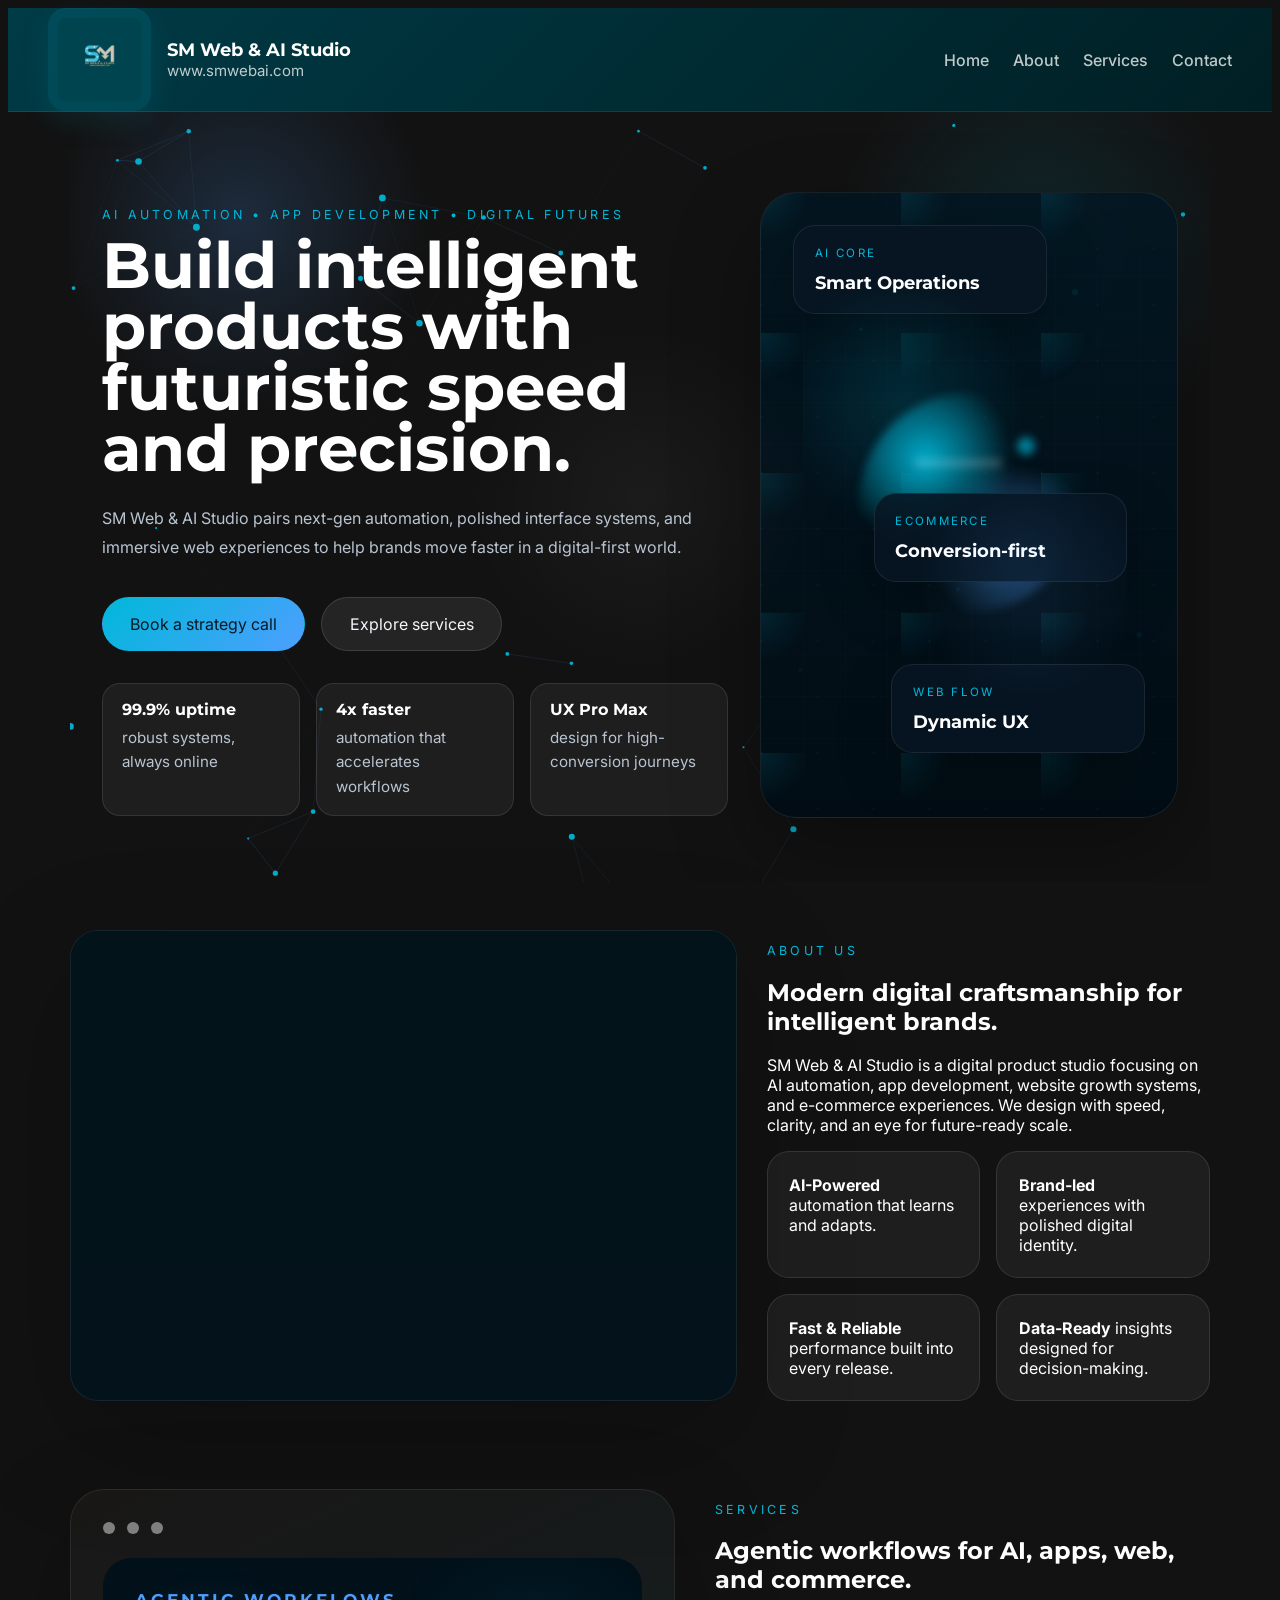
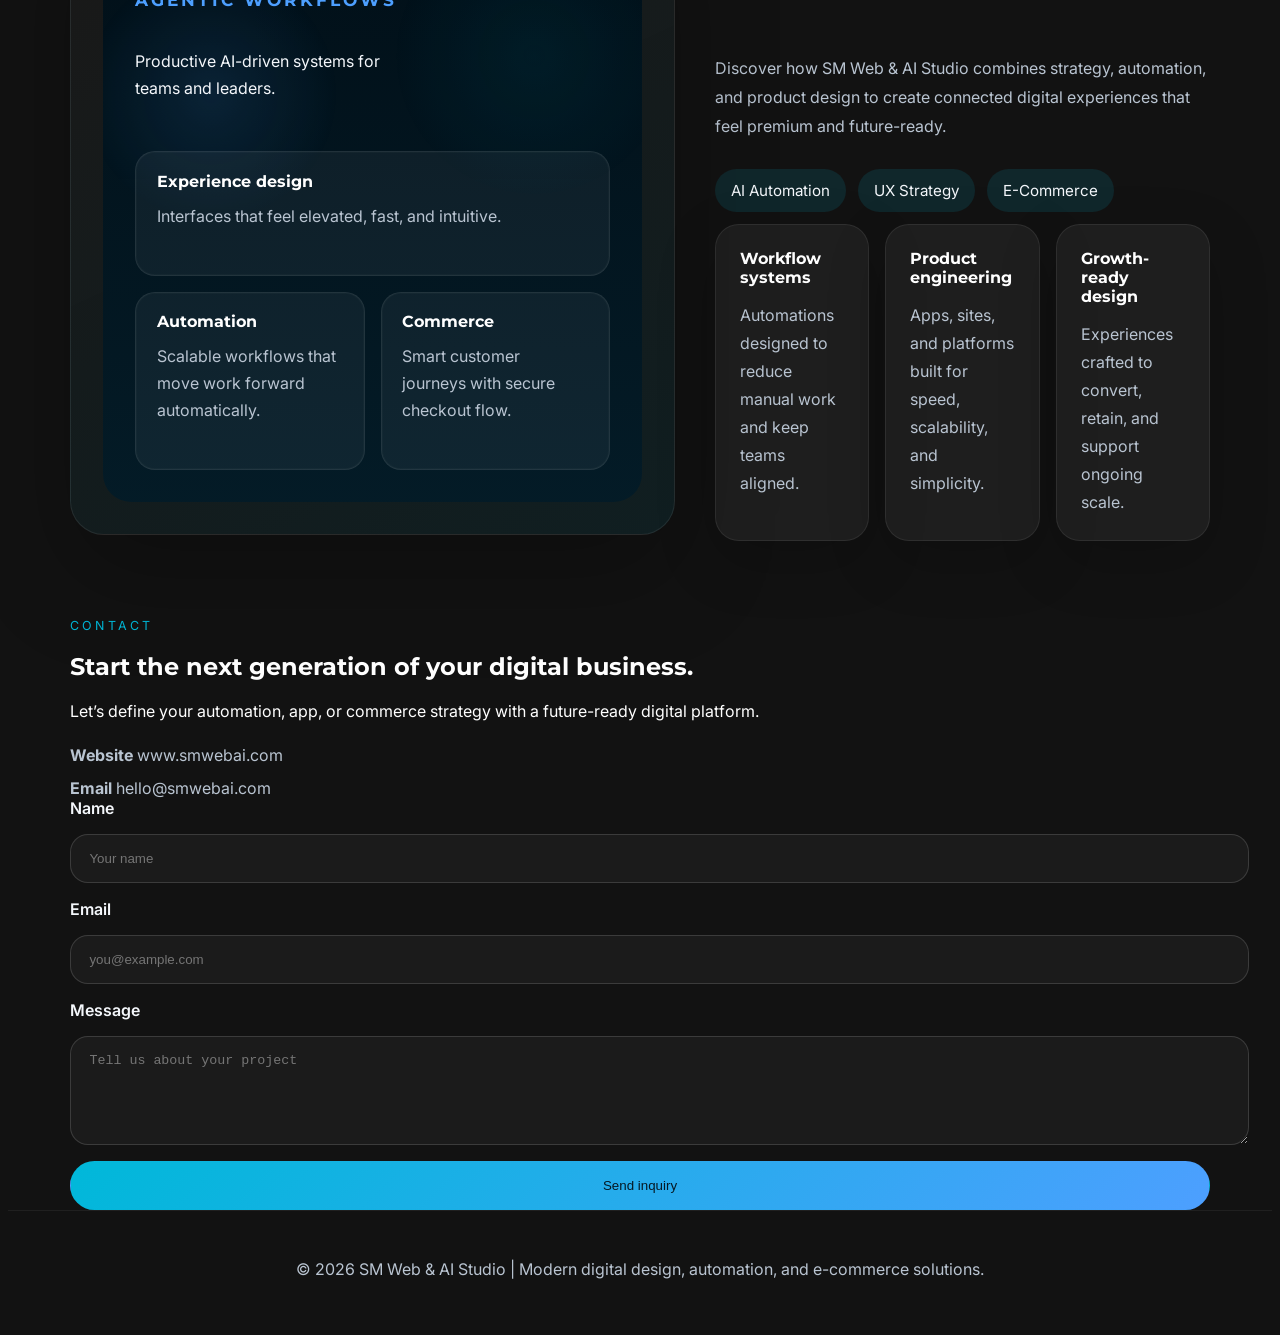
==== index.html @ dde86d22 "Initial SM Web & AI Studio site" ====
<!DOCTYPE html>
<html lang="en">
<head>
  <meta charset="UTF-8">
  <meta name="viewport" content="width=device-width, initial-scale=1.0">
  <meta name="description" content="SM Web & AI Studio delivers AI automation, app development, web design, digital solutions, and e-commerce services with modern, responsive experiences.">
  <title>SM Web & AI Studio</title>
  <link rel="preconnect" href="https://fonts.googleapis.com">
  <link rel="preconnect" href="https://fonts.gstatic.com" crossorigin>
  <link href="https://fonts.googleapis.com/css2?family=Inter:wght@400;500;600;700&family=Montserrat:wght@600;700;800&display=swap" rel="stylesheet">
  <link rel="stylesheet" href="styles.css">
  <script defer src="script.js"></script>
</head>
<body>
  <div class="page-shell">
    <header class="site-header">
      <div class="brand">
        <div class="logo-wrap">
          <img id="brandLogo" class="brand-logo brand-logo--large" src="assets/logo.png" alt="SM Web & AI Studio logo" onerror="this.src='file:///C:/MK-Personal/MK-SOFTeng/SM-webandai/SMWEBAI-logo2/2.png';">
        </div>
        <div>
          <p class="brand-name">SM Web & AI Studio</p>
          <span class="brand-subtitle">www.smwebai.com</span>
        </div>
      </div>
      <button class="nav-toggle" aria-controls="site-navigation" aria-expanded="false">
        <span class="sr-only">Toggle navigation</span>
        <span></span>
        <span></span>
        <span></span>
      </button>
      <nav id="site-navigation" class="site-navigation" aria-label="Primary navigation">
        <ul class="nav-list">
          <li><a href="#home">Home</a></li>
          <li><a href="#about">About</a></li>
          <li><a href="#services">Services</a></li>
          <li><a href="#contact">Contact</a></li>
        </ul>
      </nav>
    </header>

    <main>
      <div class="content">
      <section class="hero" id="home">
        <div class="hero-copy">
          <p class="eyebrow">AI Automation • App Development • Digital Futures</p>
          <h1>Build intelligent products with futuristic speed and precision.</h1>
          <p class="hero-text">SM Web & AI Studio pairs next-gen automation, polished interface systems, and immersive web experiences to help brands move faster in a digital-first world.</p>
          <div class="hero-actions">
            <a class="button button-primary" href="#contact">Book a strategy call</a>
            <a class="button button-secondary" href="#services">Explore services</a>
          </div>
          <div class="hero-flash">
            <div>
              <strong>99.9% uptime</strong>
              <span>robust systems, always online</span>
            </div>
            <div>
              <strong>4x faster</strong>
              <span>automation that accelerates workflows</span>
            </div>
            <div>
              <strong>UX Pro Max</strong>
              <span>design for high-conversion journeys</span>
            </div>
          </div>
        </div>

        <canvas id="network-canvas" class="network-canvas" aria-hidden="true"></canvas>

        <aside class="hero-aside" aria-hidden="true">
          <div class="hero-visual">
            <div class="visual-grid"></div>
            <div class="visual-orb">
              <span></span>
              <span></span>
              <span></span>
            </div>
            <div class="visual-card card-1">
              <span>AI CORE</span>
              <strong>Smart Operations</strong>
            </div>
            <div class="visual-card card-2">
              <span>WEB FLOW</span>
              <strong>Dynamic UX</strong>
            </div>
            <div class="visual-card card-3">
              <span>ECOMMERCE</span>
              <strong>Conversion-first</strong>
            </div>
          </div>
        </aside>
      </section>

      <section class="about" id="about">
        <div class="about-grid about-grid--futuristic">
          <div class="about-video__wrap">
            <video class="about-video__player" autoplay muted loop playsinline>
              <source src="assets/SM-animated Logo5.mp4" type="video/mp4">
              Your browser does not support the video preview.
            </video>
          </div>
          <div>
            <div class="section-header">
              <p class="section-eyebrow">About us</p>
              <h2>Modern digital craftsmanship for intelligent brands.</h2>
            </div>
            <p>SM Web & AI Studio is a digital product studio focusing on AI automation, app development, website growth systems, and e-commerce experiences. We design with speed, clarity, and an eye for future-ready scale.</p>
            <div class="about-stats futuristic-stats">
              <div>
                <strong>AI-Powered</strong>
                <span>automation that learns and adapts.</span>
              </div>
              <div>
                <strong>Brand-led</strong>
                <span>experiences with polished digital identity.</span>
              </div>
              <div>
                <strong>Fast & Reliable</strong>
                <span>performance built into every release.</span>
              </div>
              <div>
                <strong>Data-Ready</strong>
                <span>insights designed for decision-making.</span>
              </div>
            </div>
          </div>
        </div>
      </section>

      <section class="services" id="services">
        <div class="service-hero">
          <div class="service-media">
            <div class="media-frame">
              <div class="media-topbar">
                <span></span>
                <span></span>
                <span></span>
              </div>
              <div class="media-surface">
                <div class="media-highlight"></div>
                <div class="media-note">
                  <strong>AGENTIC WORKFLOWS</strong>
                  <p>Productive AI-driven systems for teams and leaders.</p>
                </div>
                <div class="media-grid">
                  <div class="media-card media-card--wide">
                    <h4>Experience design</h4>
                    <p>Interfaces that feel elevated, fast, and intuitive.</p>
                  </div>
                  <div class="media-card">
                    <h4>Automation</h4>
                    <p>Scalable workflows that move work forward automatically.</p>
                  </div>
                  <div class="media-card">
                    <h4>Commerce</h4>
                    <p>Smart customer journeys with secure checkout flow.</p>
                  </div>
                </div>
              </div>
            </div>
          </div>
          <div class="service-copy">
            <div class="section-header">
              <p class="section-eyebrow">Services</p>
              <h2>Agentic workflows for AI, apps, web, and commerce.</h2>
            </div>
            <p class="service-lead">Discover how SM Web & AI Studio combines strategy, automation, and product design to create connected digital experiences that feel premium and future-ready.</p>
            <div class="service-pill-row">
              <span>AI Automation</span>
              <span>UX Strategy</span>
              <span>E-Commerce</span>
            </div>
            <div class="service-summary-grid">
              <article class="summary-card">
                <strong>Workflow systems</strong>
                <p>Automations designed to reduce manual work and keep teams aligned.</p>
              </article>
              <article class="summary-card">
                <strong>Product engineering</strong>
                <p>Apps, sites, and platforms built for speed, scalability, and simplicity.</p>
              </article>
              <article class="summary-card">
                <strong>Growth-ready design</strong>
                <p>Experiences crafted to convert, retain, and support ongoing scale.</p>
              </article>
            </div>
          </div>
        </div>
      </section>

      <section class="contact" id="contact">
        <div class="section-header">
          <p class="section-eyebrow">Contact</p>
          <h2>Start the next generation of your digital business.</h2>
        </div>
        <div class="contact-grid">
          <div>
            <p>Let’s define your automation, app, or commerce strategy with a future-ready digital platform.</p>
            <ul class="contact-info">
              <li><strong>Website</strong> www.smwebai.com</li>
              <li><strong>Email</strong> hello@smwebai.com</li>
            </ul>
          </div>
          <form class="contact-form">
            <label for="name">Name</label>
            <input type="text" id="name" name="name" placeholder="Your name" required>

            <label for="email">Email</label>
            <input type="email" id="email" name="email" placeholder="you@example.com" required>

            <label for="message">Message</label>
            <textarea id="message" name="message" rows="5" placeholder="Tell us about your project"></textarea>

            <button type="submit" class="button button-primary">Send inquiry</button>
          </form>
        </div>
      </section>
      </div>
    </main>

    <footer class="site-footer">
      <p>© 2026 SM Web & AI Studio | Modern digital design, automation, and e-commerce solutions.</p>
    </footer>
  </div>
</body>
</html>
---- styles.css ----
:root {
  color-scheme: dark;
  --bg: #03131a;
  --panel: rgba(4, 26, 38, 0.88);
  --panel-soft: rgba(6, 29, 45, 0.92);
  --text: #f4f7fb;
  --muted: #b9c4d1;
  --accent: #00b8d9;
  --accent-soft: #4d9fff;
  --contrast: #c5b8a5;
  --border: rgba(255, 255, 255, 0.1);
  --shadow: 0 34px 90px rgba(0, 0, 0, 0.32);
}

html {
  font-family: 'Inter', sans-serif;
}

h1, h2, h3, h4, h5, h6 {
  font-family: 'Montserrat', sans-serif;
}

.brand-logo {
  width: 50px;
  height: 50px;
  object-fit: contain;
  border-radius: 16px;
  background: rgba(0, 184, 217, 0.14);
  padding: 0.5rem;
  transition: transform 300ms ease, box-shadow 300ms ease;
  backface-visibility: hidden;
}

.brand-logo--large {
  width: 84px;
  height: 84px;
  border-radius: 18px;
  padding: 0.6rem;
  box-shadow: 0 10px 30px rgba(0, 184, 217, 0.12), inset 0 1px 0 rgba(255, 255, 255, 0.02);
  transform: translateZ(0);
  will-change: transform, box-shadow;
}

@keyframes logo-pulse {
  0% { transform: scale(1); box-shadow: 0 10px 30px rgba(0, 184, 217, 0.08); }
  50% { transform: scale(1.04); box-shadow: 0 18px 48px rgba(0, 184, 217, 0.14); }
  100% { transform: scale(1); box-shadow: 0 10px 30px rgba(0, 184, 217, 0.08); }
}

@media (prefers-reduced-motion: no-preference) {
  .brand-logo--large {
    animation: logo-pulse 4.5s ease-in-out infinite;
  }
  .logo-wrap {
    cursor: pointer;
    perspective: 900px;
    display: inline-block;
  }
}

@media (prefers-reduced-motion: reduce) {
  .brand-logo--large {
    animation: none;
  }
}

.brand-logo:focus {
  outline: 2px solid rgba(0, 184, 217, 0.12);
}

.site-header {
  position: sticky;
  top: 0;
  z-index: 20;
  display: flex;
  align-items: center;
  justify-content: space-between;
  gap: 1rem;
  min-height: 92px;
  padding: 0 40px;
  background: linear-gradient(135deg, #003B46 0%, #001F24 100%);
  border-bottom: 1px solid rgba(255, 255, 255, 0.08);
  backdrop-filter: blur(18px);
}

.brand {
  display: flex;
  align-items: center;
  gap: 1rem;
}

.logo-wrap {
  display: grid;
  place-items: center;
}

.brand-name {
  margin: 0;
  font-family: 'Montserrat', sans-serif;
  font-size: 1.1rem;
  font-weight: 700;
}

.brand-subtitle {
  color: rgba(255, 255, 255, 0.75);
  font-family: 'Inter', sans-serif;
  font-size: 15px;
  font-weight: 400;
}

.nav-toggle {
  display: none;
  border: 0;
  background: transparent;
  padding: 0.5rem;
  cursor: pointer;
}

.nav-toggle span {
  display: block;
  width: 25px;
  height: 2px;
  background: var(--text);
  margin: 5px 0;
  border-radius: 999px;
}

.site-navigation {
  display: flex;
}

.nav-list {
  list-style: none;
  margin: 0;
  padding: 0;
  display: flex;
  align-items: center;
  gap: 1.5rem;
}

.nav-list a {
  color: rgba(255, 255, 255, 0.75);
  font-family: 'Inter', sans-serif;
  font-weight: 500;
  text-decoration: none;
  transition: color 0.2s ease, transform 0.2s ease;
}

.nav-list a:hover,
.nav-list a:focus-visible {
  color: var(--text);
  transform: translateY(-1px);
}

.section-header {
  max-width: 760px;
  margin-bottom: 2rem;
}

.section-eyebrow,
.eyebrow {
  text-transform: uppercase;
  letter-spacing: 0.26em;
  color: var(--accent);
  font-size: 0.78rem;
  margin-bottom: 0.85rem;
}

.hero {
  padding: 5rem 2rem 4rem;
  display: grid;
  grid-template-columns: 1.2fr 0.8fr;
  gap: 2rem;
  align-items: center;
  position: relative;
  overflow: hidden;
}

.hero::before {
  content: '';
  position: absolute;
  inset: 0;
  background-image: radial-gradient(circle at 15% 14%, rgba(77, 159, 255, 0.18), transparent 16%),
    radial-gradient(circle at 85% 18%, rgba(0, 184, 217, 0.14), transparent 18%);
  pointer-events: none;
}

 .network-canvas {
  position: absolute;
  inset: 0;
  z-index: 0;
  width: 100%;
  height: 100%;
  display: block;
  pointer-events: none;
}

.hero::after {
  content: '';
  position: absolute;
  inset: 0;
  background: radial-gradient(circle at center, rgba(255,255,255,0.04), transparent 25%);
  pointer-events: none;
}

.hero-copy {
  position: relative;
  z-index: 1;
}

.hero h1 {
  font-family: 'Montserrat', sans-serif;
  font-size: clamp(3rem, 5vw, 4.8rem);
  line-height: 0.95;
  margin: 0;
  max-width: 13ch;
}

.hero-text {
  color: var(--muted);
  max-width: 42rem;
  margin: 1.6rem 0 2.2rem;
  line-height: 1.8;
}

.hero-actions {
  display: flex;
  flex-wrap: wrap;
  gap: 1rem;
}

.button {
  display: inline-flex;
  align-items: center;
  justify-content: center;
  padding: 1rem 1.7rem;
  border-radius: 999px;
  border: 1px solid transparent;
  text-decoration: none;
  transition: transform 0.2s ease, background-color 0.2s ease, box-shadow 0.2s ease;
}

.button:hover,
.button:focus-visible {
  transform: translateY(-1px);
  box-shadow: 0 18px 40px rgba(0, 184, 217, 0.18);
}

.button-primary {
  background: linear-gradient(135deg, var(--accent), var(--accent-soft));
  color: #061924;
}

.button-secondary {
  background: rgba(255, 255, 255, 0.08);
  color: var(--text);
  border-color: rgba(255, 255, 255, 0.12);
}

.hero-flash {
  display: grid;
  grid-template-columns: repeat(3, minmax(0, 1fr));
  gap: 1rem;
  margin-top: 2rem;
}

.content {
  max-width: 1140px;
  margin: 0 auto;
  padding: 0 1.25rem;
}

.services {
  padding: 4rem 0;
}

.service-hero {
  display: grid;
  grid-template-columns: 1.1fr 0.9fr;
  gap: 2.5rem;
  align-items: stretch;
}

.service-media {
  position: relative;
}

.media-frame {
  border-radius: 34px;
  padding: 2rem;
  background: linear-gradient(155deg, rgba(217, 181, 165, 0.04), rgba(0, 184, 217, 0.08));
  border: 1px solid rgba(255,255,255,0.08);
  box-shadow: 0 38px 100px rgba(0,0,0,0.25);
}

.media-topbar {
  display: flex;
  gap: 0.75rem;
  margin-bottom: 1.5rem;
}

.media-topbar span {
  width: 12px;
  height: 12px;
  border-radius: 999px;
  background: rgba(255,255,255,0.45);
}

.media-surface {
  position: relative;
  min-height: 480px;
  border-radius: 28px;
  background: linear-gradient(180deg, rgba(1, 16, 25, 0.98), rgba(3, 27, 39, 0.96));
  overflow: hidden;
  padding: 2rem;
  display: grid;
  gap: 1.5rem;
}

.media-highlight {
  position: absolute;
  inset: 0;
  background: radial-gradient(circle at 20% 25%, rgba(77,159,255,0.14), transparent 22%),
    radial-gradient(circle at 80% 18%, rgba(0,184,217,0.08), transparent 24%);
  opacity: 0.8;
  pointer-events: none;
}

.media-note {
  position: relative;
  z-index: 1;
  display: grid;
  gap: 0.75rem;
  max-width: 18rem;
}

.media-note strong {
  font-family: 'Montserrat', sans-serif;
  font-size: 1.05rem;
  letter-spacing: 0.18em;
  text-transform: uppercase;
  color: var(--accent-soft);
}

.media-note p {
  margin: 0;
  color: var(--text);
  line-height: 1.7;
}

.media-grid {
  position: relative;
  z-index: 1;
  display: grid;
  grid-template-columns: repeat(2, minmax(0, 1fr));
  gap: 1rem;
}

.media-card {
  padding: 1.2rem 1.3rem;
  border-radius: 20px;
  background: rgba(255,255,255,0.05);
  border: 1px solid rgba(255,255,255,0.08);
  box-shadow: inset 0 0 0 1px rgba(255,255,255,0.02);
}

.media-card--wide {
  grid-column: span 2;
}

.media-card h4 {
  margin: 0 0 0.75rem;
  font-family: 'Montserrat', sans-serif;
  font-size: 1rem;
}

.media-card p {
  margin: 0;
  color: var(--muted);
  line-height: 1.7;
}

.service-copy {
  display: grid;
  gap: 0.75rem;
  align-content: space-between;
}

.section-header {
  max-width: 760px;
  margin-bottom: 0.75rem;
}

.service-lead {
  max-width: 44rem;
  color: var(--muted);
  line-height: 1.8;
}

.service-pill-row {
  display: flex;
  flex-wrap: wrap;
  gap: 0.75rem;
}

.service-pill-row span {
  background: rgba(0,184,217,0.12);
  color: var(--text);
  padding: 0.75rem 1rem;
  border-radius: 999px;
  font-size: 0.95rem;
}

.service-summary-grid {
  display: grid;
  grid-template-columns: repeat(3, minmax(0, 1fr));
  gap: 1rem;
}

.summary-card {
  background: rgba(255,255,255,0.05);
  border: 1px solid rgba(255,255,255,0.08);
  border-radius: 24px;
  padding: 1.5rem;
  box-shadow: 0 20px 60px rgba(0,0,0,0.18);
  transition: transform 220ms ease, box-shadow 220ms ease;
}

.summary-card strong {
  display: block;
  margin-bottom: 0.9rem;
  font-family: 'Montserrat', sans-serif;
}

.summary-card p {
  margin: 0;
  color: var(--muted);
  line-height: 1.75;
}

.summary-card:hover {
  transform: translateY(-5px);
  box-shadow: 0 24px 72px rgba(0,0,0,0.22);
}

.hero-flash div {
  border-radius: 18px;
  padding: 1rem 1.2rem;
  background: rgba(255, 255, 255, 0.05);
  border: 1px solid rgba(255, 255, 255, 0.1);
}

.hero-flash strong {
  display: block;
  font-family: 'Montserrat', sans-serif;
  margin-bottom: 0.45rem;
}

.about {
  padding: 3rem 0 1.5rem;
}

.about-video__wrap {
  width: 100%;
  max-width: 940px;
  border-radius: 28px;
  overflow: hidden;
  box-shadow: 0 38px 120px rgba(0, 0, 0, 0.24);
  background: #03121b;
  border: 1px solid rgba(255, 255, 255, 0.08);
}

.about-video__player {
  width: 100%;
  height: auto;
  display: block;
  object-fit: cover;
  background: #03131a;
}

.hero-flash span {
  color: var(--muted);
  font-size: 0.95rem;
  line-height: 1.6;
}

.hero-aside {
  position: relative;
  display: flex;
  justify-content: center;
}

.hero-visual {
  position: relative;
  width: min(100%, 560px);
  min-height: 560px;
  border-radius: 36px;
  background: linear-gradient(180deg, rgba(2, 22, 34, 0.88), rgba(1, 13, 21, 0.95));
  border: 1px solid rgba(255, 255, 255, 0.08);
  box-shadow: var(--shadow);
  overflow: hidden;
  padding: 2rem;
}

.hero-visual::before {
  content: '';
  position: absolute;
  inset: 0;
  background-image: radial-gradient(circle at top left, rgba(0, 184, 217, 0.12), transparent 24%),
    linear-gradient(135deg, rgba(255,255,255,0.05) 1px, transparent 1px),
    linear-gradient(45deg, rgba(255,255,255,0.05) 1px, transparent 1px);
  background-size: 140px 140px, 56px 56px, 56px 56px;
  pointer-events: none;
}

.hero-visual::after {
  content: '';
  position: absolute;
  inset: 10% 12% 12% 10%;
  background: radial-gradient(circle at 30% 30%, rgba(0, 184, 217, 0.14), transparent 30%),
    radial-gradient(circle at 70% 68%, rgba(77, 159, 255, 0.1), transparent 28%);
  pointer-events: none;
}

.visual-grid {
  position: absolute;
  inset: 0;
  background-image: linear-gradient(0deg, rgba(255,255,255,0.03) 1px, transparent 1px),
    linear-gradient(90deg, rgba(255,255,255,0.03) 1px, transparent 1px);
  background-size: 42px 42px;
  opacity: 0.35;
}

.visual-orb {
  position: absolute;
  top: 32%;
  left: 50%;
  width: 220px;
  height: 220px;
  transform: translateX(-50%);
  border-radius: 50%;
  background: radial-gradient(circle at 30% 30%, rgba(0, 184, 217, 0.9), transparent 40%),
    radial-gradient(circle at 70% 70%, rgba(77, 159, 255, 0.6), transparent 38%);
  filter: blur(4px);
}

.visual-orb span {
  position: absolute;
  border-radius: 999px;
  opacity: 0.8;
}

.visual-orb span:nth-child(1) {
  width: 88px;
  height: 8px;
  top: 30%;
  left: 25%;
  background: rgba(255, 255, 255, 0.25);
}

.visual-orb span:nth-child(2) {
  width: 64px;
  height: 64px;
  bottom: 14%;
  left: 45%;
  border: 1px solid rgba(255, 255, 255, 0.18);
}

.visual-orb span:nth-child(3) {
  width: 18px;
  height: 18px;
  top: 20%;
  right: 20%;
  background: rgba(0, 184, 217, 0.8);
}

.visual-card {
  position: absolute;
  width: 210px;
  padding: 1.25rem 1.3rem;
  border-radius: 22px;
  background: rgba(7, 22, 34, 0.95);
  border: 1px solid rgba(255, 255, 255, 0.08);
  box-shadow: 0 22px 56px rgba(0, 0, 0, 0.24);
}

.visual-card span {
  display: block;
  color: var(--accent);
  text-transform: uppercase;
  letter-spacing: 0.2em;
  font-size: 0.72rem;
  margin-bottom: 0.75rem;
}

.visual-card strong {
  font-family: 'Montserrat', sans-serif;
  display: block;
  font-size: 1.1rem;
}

.card-1 {
  top: 2rem;
  left: 2rem;
}

.card-2 {
  bottom: 4rem;
  right: 2rem;
}

.card-3 {
  top: 48%;
  right: 12%;
}

.about-grid {
  display: grid;
  gap: 2rem;
}

.about-grid--futuristic {
  grid-template-columns: minmax(0, 1.2fr) minmax(0, 0.8fr);
}

.about-stats {
  display: grid;
  grid-template-columns: repeat(2, minmax(0, 1fr));
  gap: 1rem;
}

.about-stats div {
  padding: 1.4rem 1.35rem;
  border-radius: 22px;
  background: rgba(255, 255, 255, 0.05);
  border: 1px solid rgba(255, 255, 255, 0.1);
}

.service-grid {
  grid-template-columns: repeat(2, minmax(0, 1fr));
}

.service-card,
.portfolio-card,
.testimonial-card {
  background: rgba(255, 255, 255, 0.04);
  border: 1px solid rgba(255, 255, 255, 0.08);
  border-radius: 28px;
  padding: 2rem;
  box-shadow: 0 30px 90px rgba(0, 0, 0, 0.22);
}

.service-card--glow {
  border-color: rgba(0, 184, 217, 0.2);
  background: linear-gradient(180deg, rgba(0, 184, 217, 0.06), rgba(4, 25, 34, 0.95));
}

.service-card h3,
.portfolio-card h3 {
  font-family: 'Montserrat', sans-serif;
  margin-bottom: 1rem;
}

.portfolio-grid {
  grid-template-columns: repeat(3, minmax(0, 1fr));
}

.portfolio-card {
  transition: transform 0.25s ease, border-color 0.25s ease;
}

.portfolio-card:hover {
  transform: translateY(-8px);
  border-color: rgba(77, 159, 255, 0.28);
}

.portfolio-card--wide {
  min-height: 260px;
}

.testimonial-card {
  display: flex;
  flex-direction: column;
  gap: 1.4rem;
}

.testimonial-card--accent {
  background: rgba(0, 184, 217, 0.08);
  border-color: rgba(0, 184, 217, 0.18);
}

.testimonial-card footer {
  color: var(--text);
  font-weight: 600;
}

.contact-grid {
  grid-template-columns: 1fr 1fr;
}

.contact-info {
  list-style: none;
  padding: 0;
  margin: 1.5rem 0 0;
  display: grid;
  gap: 0.8rem;
}

.contact-info li {
  color: var(--muted);
}

.contact-form {
  display: grid;
  gap: 1rem;
}

label {
  font-weight: 600;
  color: var(--text);
}

input,
textarea {
  width: 100%;
  border: 1px solid rgba(255, 255, 255, 0.14);
  background: rgba(255, 255, 255, 0.04);
  color: var(--text);
  border-radius: 18px;
  padding: 1rem 1.15rem;
  outline: none;
}

input:focus,
textarea:focus {
  border-color: rgba(0, 184, 217, 0.9);
  box-shadow: 0 0 0 3px rgba(0, 184, 217, 0.14);
}

.site-footer {
  padding: 2rem;
  text-align: center;
  color: var(--muted);
  border-top: 1px solid rgba(255, 255, 255, 0.06);
}

.sr-only {
  position: absolute;
  width: 1px;
  height: 1px;
  padding: 0;
  margin: -1px;
  overflow: hidden;
  clip: rect(0,0,0,0);
  white-space: nowrap;
  border: 0;
}

@media (max-width: 1024px) {
  .hero {
    grid-template-columns: 1fr;
    padding-top: 4rem;
  }

  .service-hero {
    grid-template-columns: 1fr;
  }

  .service-summary-grid {
    grid-template-columns: 1fr;
  }

  .media-surface {
    min-height: 360px;
  }

  .about-grid--futuristic,
  .service-grid,
  .portfolio-grid,
  .testimonial-grid,
  .contact-grid {
    grid-template-columns: 1fr;
  }

  .hero-flash {
    grid-template-columns: 1fr;
  }
}

@media (max-width: 768px) {
  .site-header {
    flex-wrap: wrap;
    padding: 1rem 1.25rem;
  }

  .nav-toggle {
    display: inline-flex;
  }

  .site-navigation {
    width: 100%;
    max-height: 0;
    overflow: hidden;
    transition: max-height 0.3s ease;
  }

  .site-navigation.open {
    max-height: 320px;
  }

  .nav-list {
    flex-direction: column;
    align-items: flex-start;
    gap: 1rem;
    padding: 1rem 0;
  }

  .hero {
    padding: 3.5rem 1.25rem 2.5rem;
  }

  .hero-aside {
    order: -1;
  }

  .hero-visual {
    width: 100%;
    min-height: 420px;
    padding: 1.5rem;
  }

  .network-canvas {
    display: none;
  }

  .visual-card {
    width: 170px;
  }
}

@media (max-width: 520px) {
  .hero h1 {
    font-size: 2.75rem;
  }

  .site-header {
    padding-left: 1rem;
    padding-right: 1rem;
  }

  .button {
    width: 100%;
  }
}
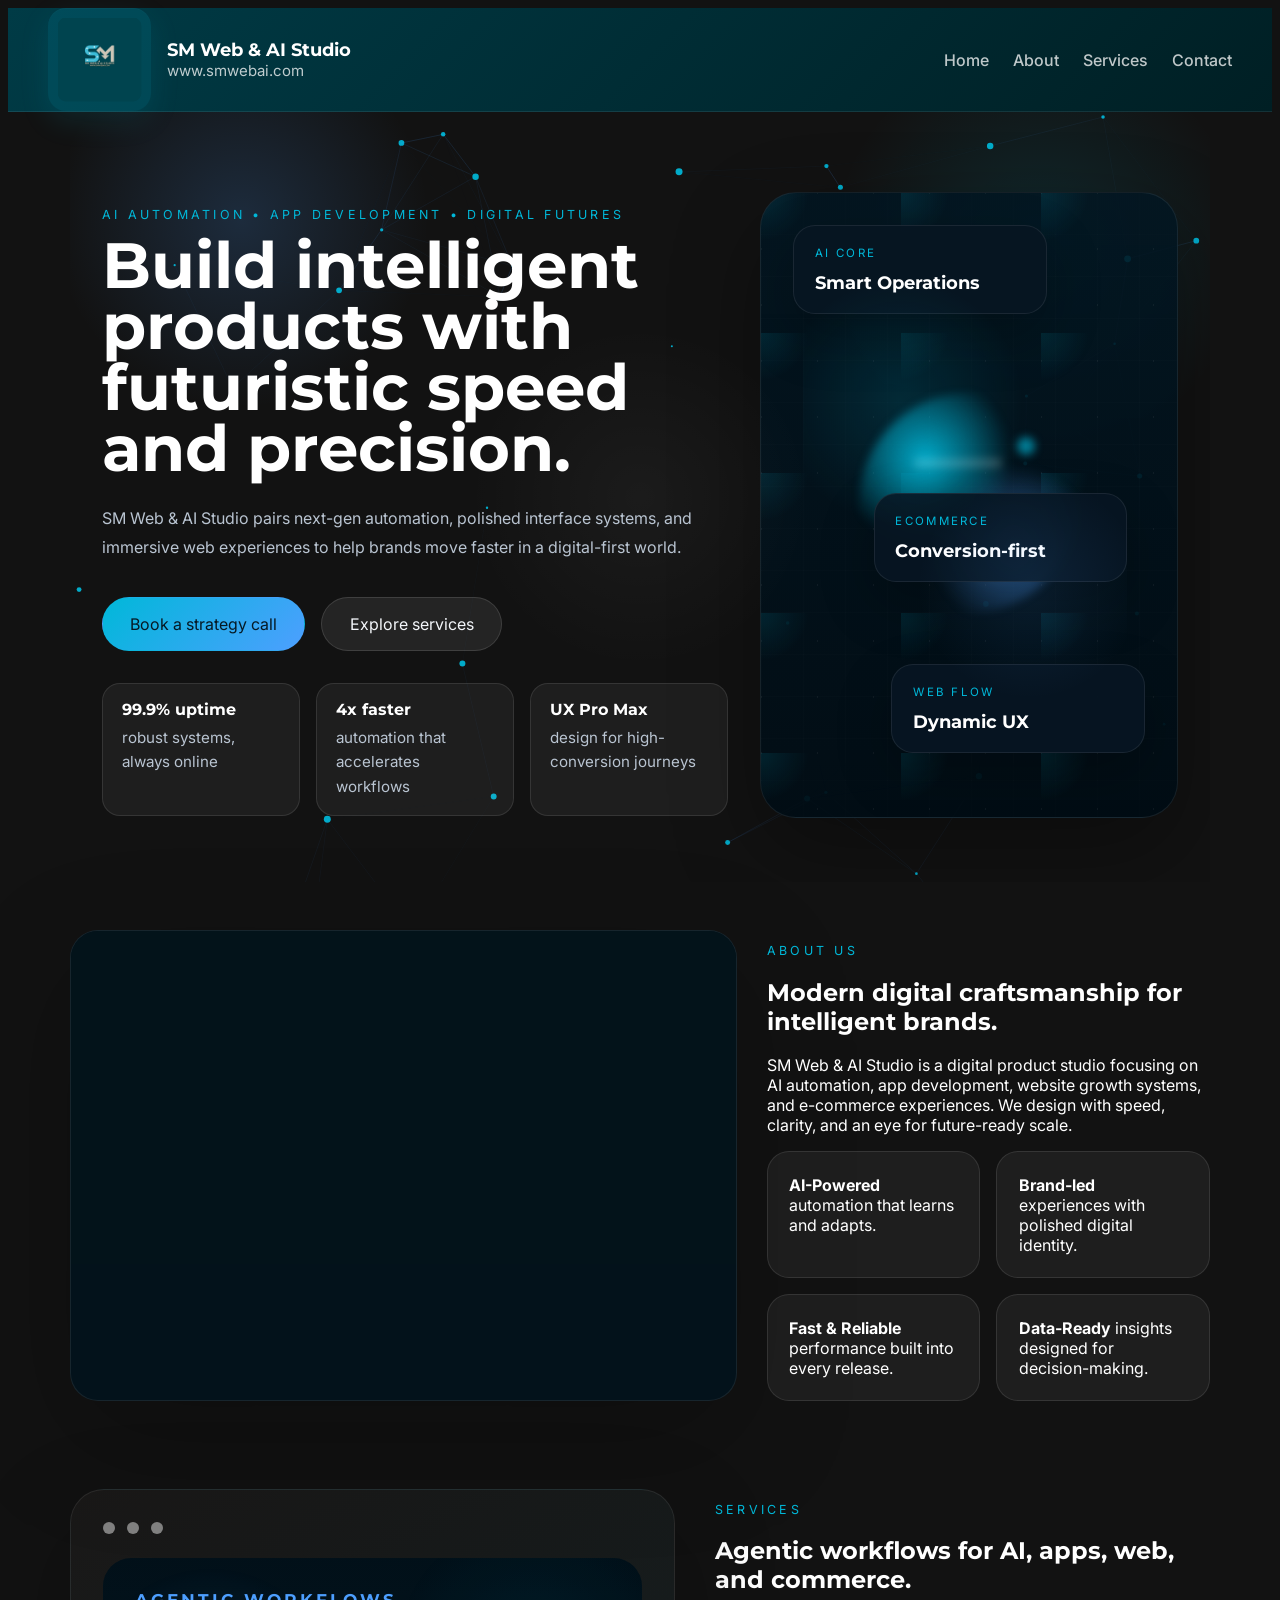
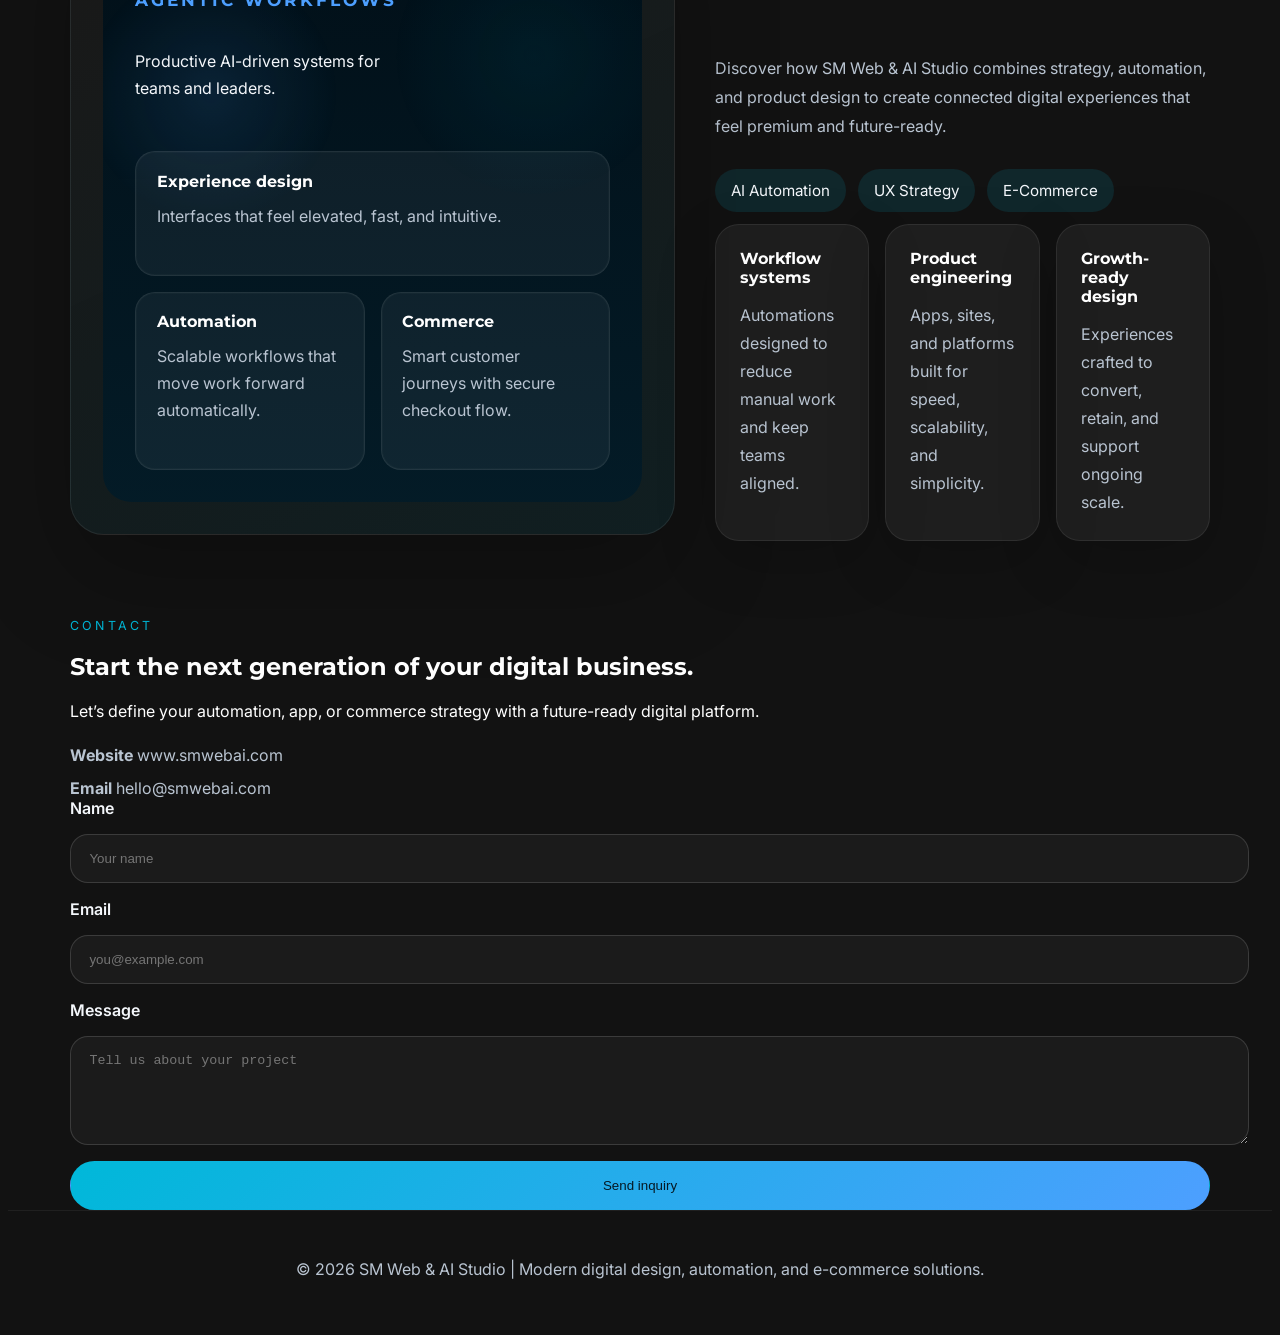
==== commit ef685041: "Add dedicated favicon assets and update favicon references" ====
--- a/index.html
+++ b/index.html
@@ -5,6 +5,10 @@
   <meta name="viewport" content="width=device-width, initial-scale=1.0">
   <meta name="description" content="SM Web & AI Studio delivers AI automation, app development, web design, digital solutions, and e-commerce services with modern, responsive experiences.">
   <title>SM Web & AI Studio</title>
+  <link rel="icon" type="image/png" sizes="32x32" href="assets/favicon-32x32.png">
+  <link rel="icon" type="image/png" sizes="16x16" href="assets/favicon-16x16.png">
+  <link rel="shortcut icon" href="assets/favicon.ico">
+  <link rel="apple-touch-icon" sizes="180x180" href="assets/favicon-180x180.png">
   <link rel="preconnect" href="https://fonts.googleapis.com">
   <link rel="preconnect" href="https://fonts.gstatic.com" crossorigin>
   <link href="https://fonts.googleapis.com/css2?family=Inter:wght@400;500;600;700&family=Montserrat:wght@600;700;800&display=swap" rel="stylesheet">
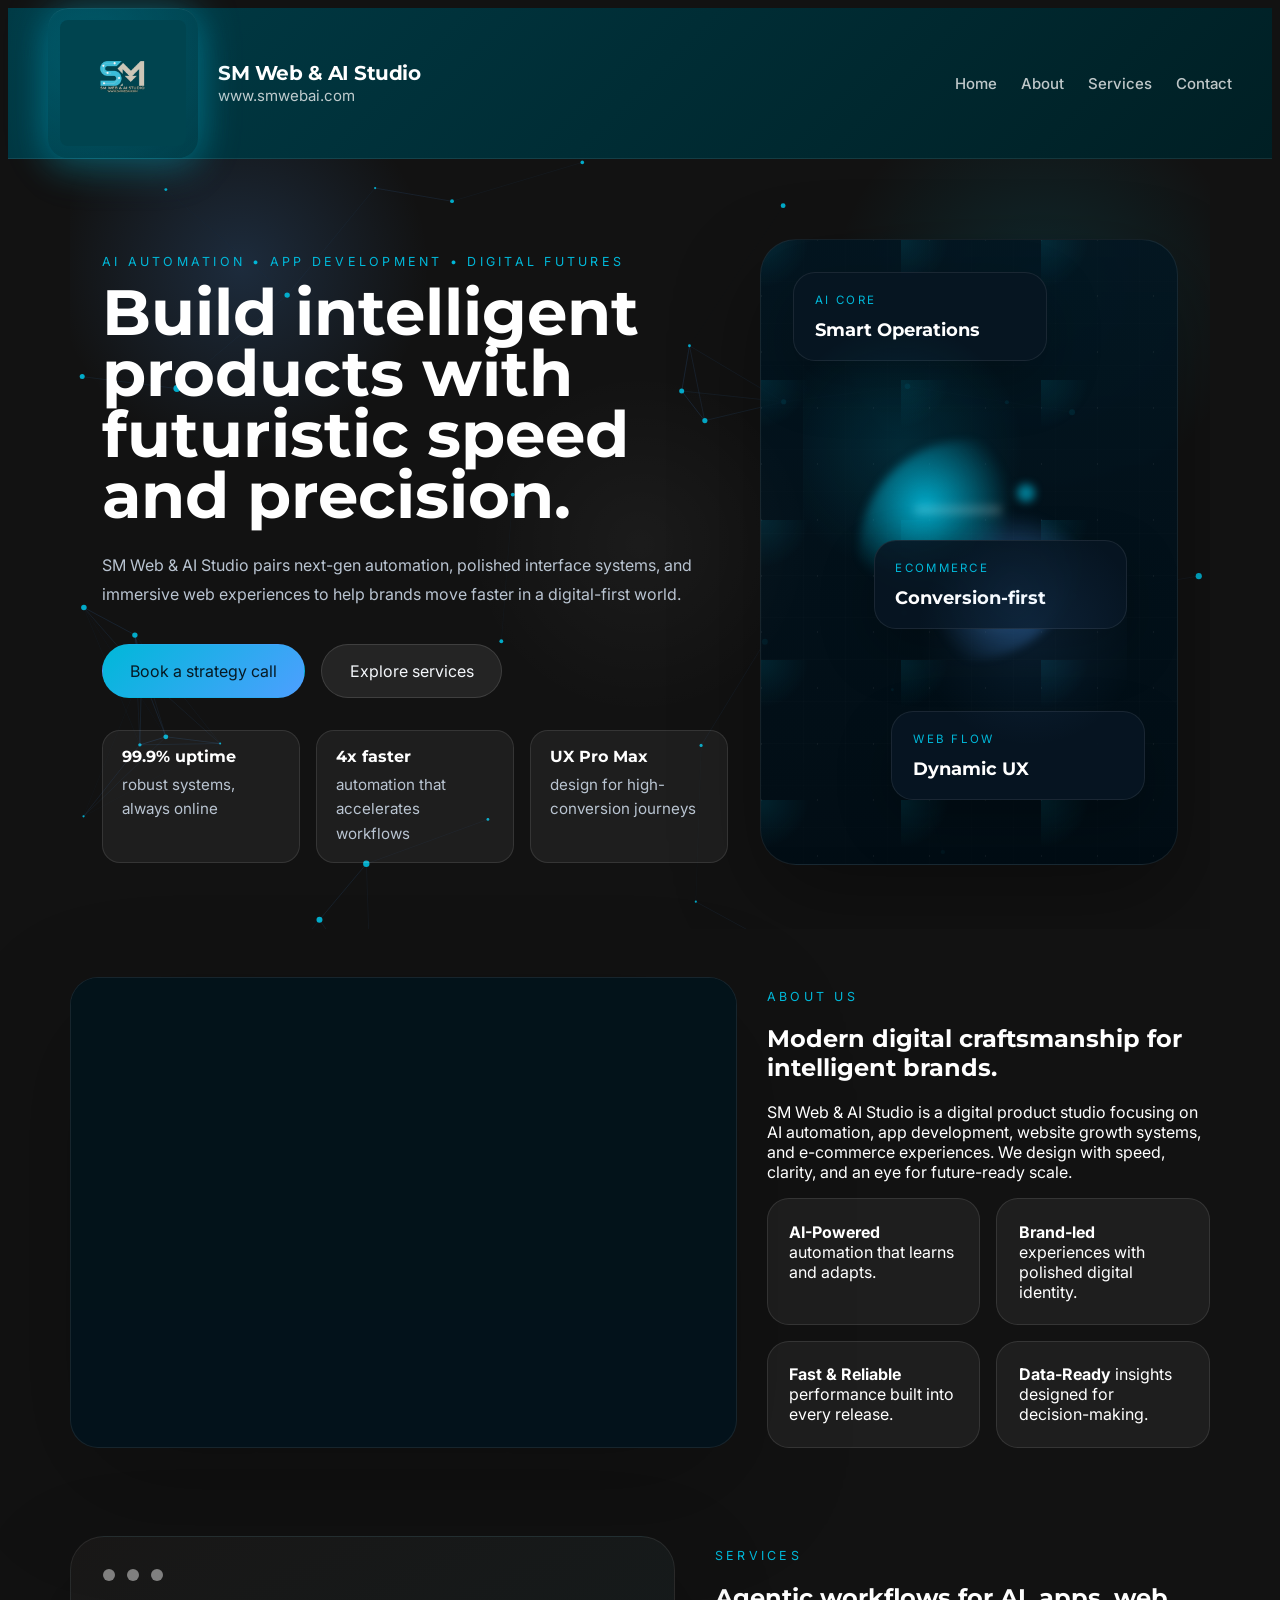
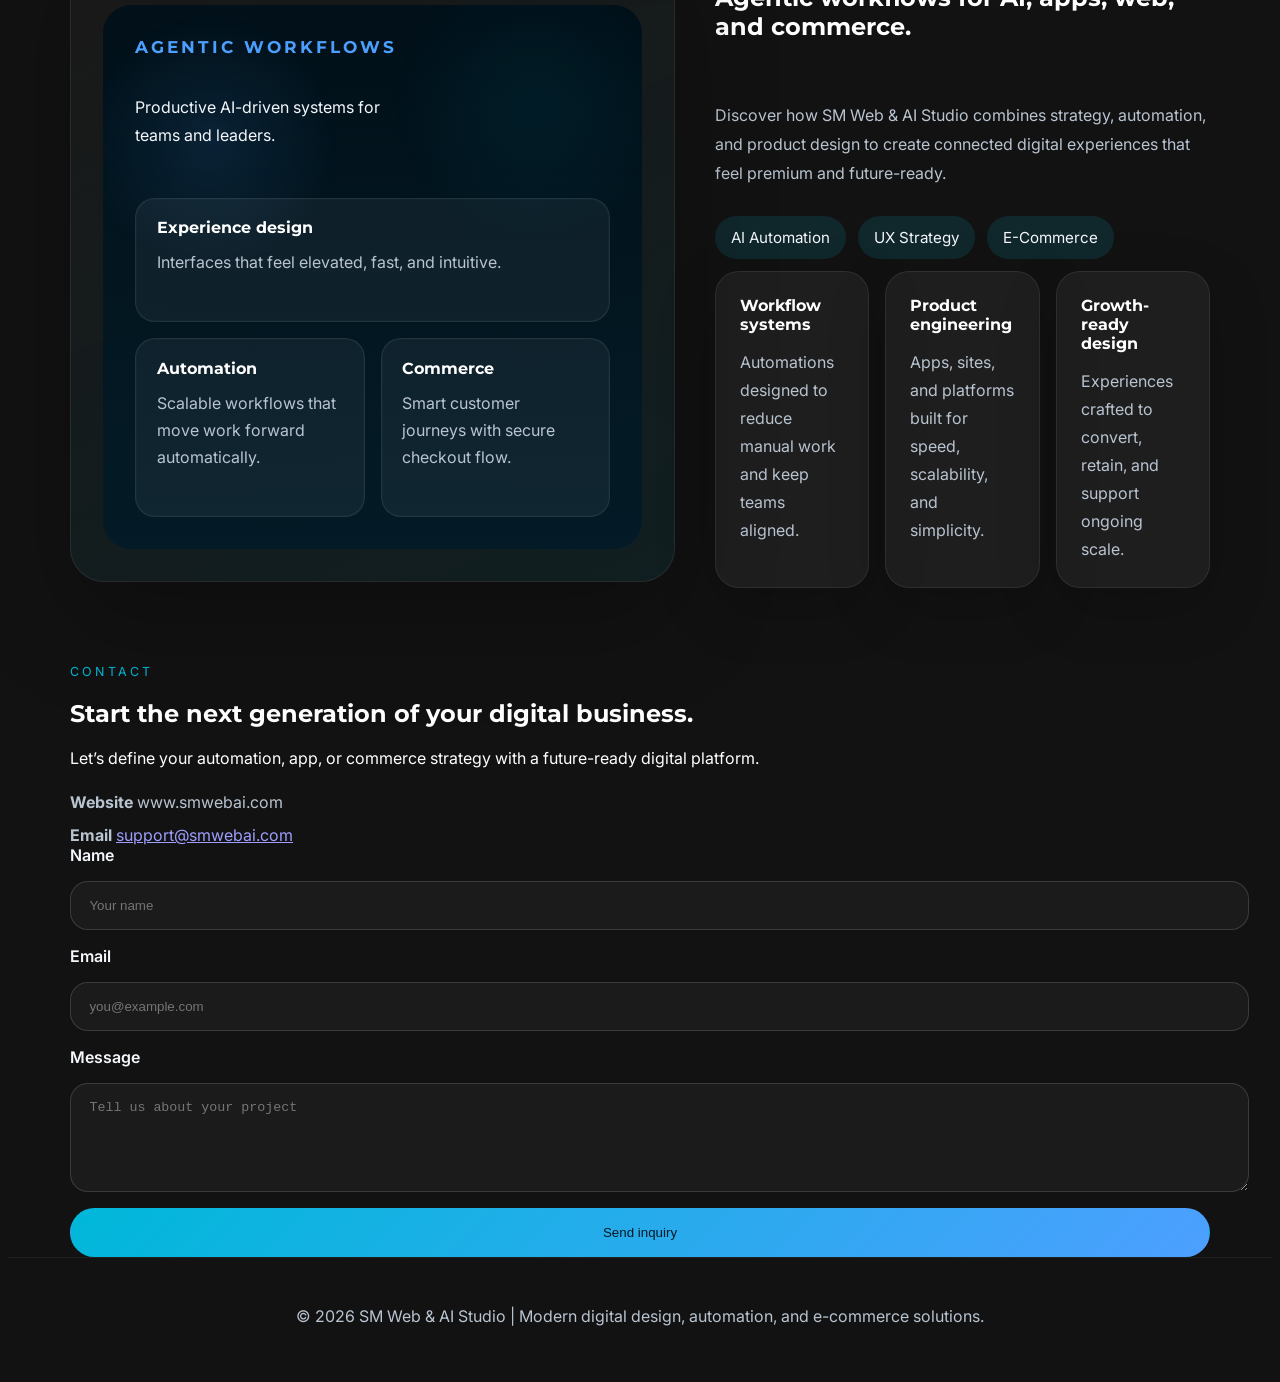
==== commit 23530cf1: "Update contact email to support@smwebai.com with mailto link" ====
--- a/index.html
+++ b/index.html
@@ -203,7 +203,7 @@
             <p>Let’s define your automation, app, or commerce strategy with a future-ready digital platform.</p>
             <ul class="contact-info">
               <li><strong>Website</strong> www.smwebai.com</li>
-              <li><strong>Email</strong> hello@smwebai.com</li>
+              <li><strong>Email</strong> <a href="mailto:support@smwebai.com">support@smwebai.com</a></li>
             </ul>
           </div>
           <form class="contact-form">
--- a/styles.css
+++ b/styles.css
@@ -32,19 +32,20 @@
 }
 
 .brand-logo--large {
-  width: 84px;
-  height: 84px;
-  border-radius: 18px;
-  padding: 0.6rem;
-  box-shadow: 0 10px 30px rgba(0, 184, 217, 0.12), inset 0 1px 0 rgba(255, 255, 255, 0.02);
+  width: 126px;
+  height: 126px;
+  border-radius: 20px;
+  padding: 0.75rem;
+  background: radial-gradient(circle at 30% 30%, rgba(0, 184, 217, 0.25), rgba(0, 184, 217, 0.08));
+  box-shadow: 0 0 40px rgba(0, 184, 217, 0.4), 0 15px 40px rgba(0, 184, 217, 0.15), inset 0 1px 0 rgba(255, 255, 255, 0.06);
   transform: translateZ(0);
   will-change: transform, box-shadow;
 }
 
 @keyframes logo-pulse {
-  0% { transform: scale(1); box-shadow: 0 10px 30px rgba(0, 184, 217, 0.08); }
-  50% { transform: scale(1.04); box-shadow: 0 18px 48px rgba(0, 184, 217, 0.14); }
-  100% { transform: scale(1); box-shadow: 0 10px 30px rgba(0, 184, 217, 0.08); }
+  0% { transform: scale(1); box-shadow: 0 0 40px rgba(0, 184, 217, 0.4), 0 15px 40px rgba(0, 184, 217, 0.15); }
+  50% { transform: scale(1.06); box-shadow: 0 0 60px rgba(0, 184, 217, 0.5), 0 20px 50px rgba(0, 184, 217, 0.25); }
+  100% { transform: scale(1); box-shadow: 0 0 40px rgba(0, 184, 217, 0.4), 0 15px 40px rgba(0, 184, 217, 0.15); }
 }
 
 @media (prefers-reduced-motion: no-preference) {
@@ -75,8 +76,8 @@
   display: flex;
   align-items: center;
   justify-content: space-between;
-  gap: 1rem;
-  min-height: 92px;
+  gap: 1.5rem;
+  min-height: 128px;
   padding: 0 40px;
   background: linear-gradient(135deg, #003B46 0%, #001F24 100%);
   border-bottom: 1px solid rgba(255, 255, 255, 0.08);
@@ -86,7 +87,8 @@
 .brand {
   display: flex;
   align-items: center;
-  gap: 1rem;
+  gap: 1.25rem;
+  flex-shrink: 0;
 }
 
 .logo-wrap {
@@ -97,8 +99,9 @@
 .brand-name {
   margin: 0;
   font-family: 'Montserrat', sans-serif;
-  font-size: 1.1rem;
+  font-size: 1.25rem;
   font-weight: 700;
+  letter-spacing: -0.5px;
 }
 
 .brand-subtitle {
@@ -142,6 +145,7 @@
   color: rgba(255, 255, 255, 0.75);
   font-family: 'Inter', sans-serif;
   font-weight: 500;
+  font-size: 15px;
   text-decoration: none;
   transition: color 0.2s ease, transform 0.2s ease;
 }
@@ -790,7 +794,16 @@
 @media (max-width: 768px) {
   .site-header {
     flex-wrap: wrap;
-    padding: 1rem 1.25rem;
+    padding: 1.25rem;
+    min-height: 110px;
+    gap: 1rem;
+  }
+
+  .brand-logo--large {
+    width: 96px;
+    height: 96px;
+    border-radius: 18px;
+    padding: 0.6rem;
   }
 
   .nav-toggle {
@@ -844,8 +857,24 @@
   }
 
   .site-header {
-    padding-left: 1rem;
-    padding-right: 1rem;
+    padding: 1rem;
+    min-height: 100px;
+  }
+
+  .brand-logo--large {
+    width: 80px;
+    height: 80px;
+    border-radius: 16px;
+    padding: 0.5rem;
+    box-shadow: 0 0 30px rgba(0, 184, 217, 0.35), 0 10px 30px rgba(0, 184, 217, 0.12);
+  }
+
+  .brand-name {
+    font-size: 1.1rem;
+  }
+
+  .nav-list a {
+    font-size: 14px;
   }
 
   .button {
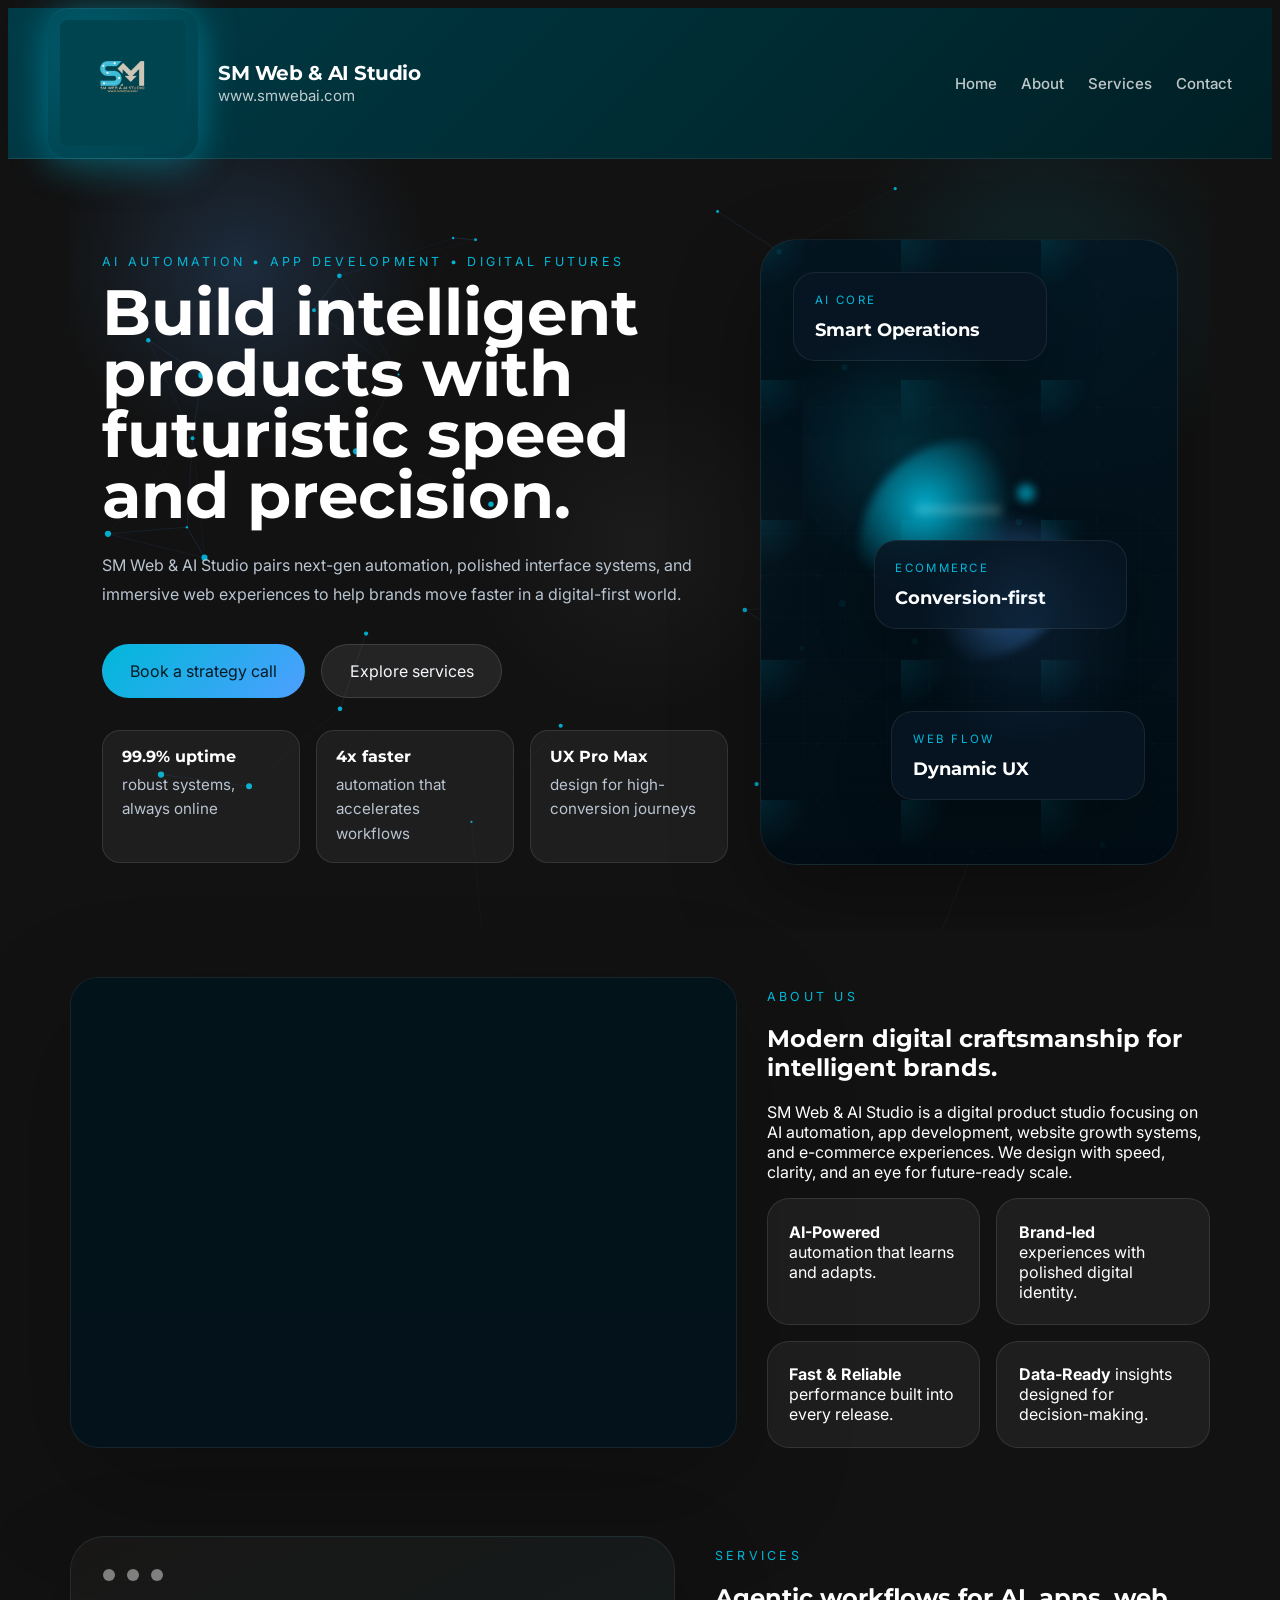
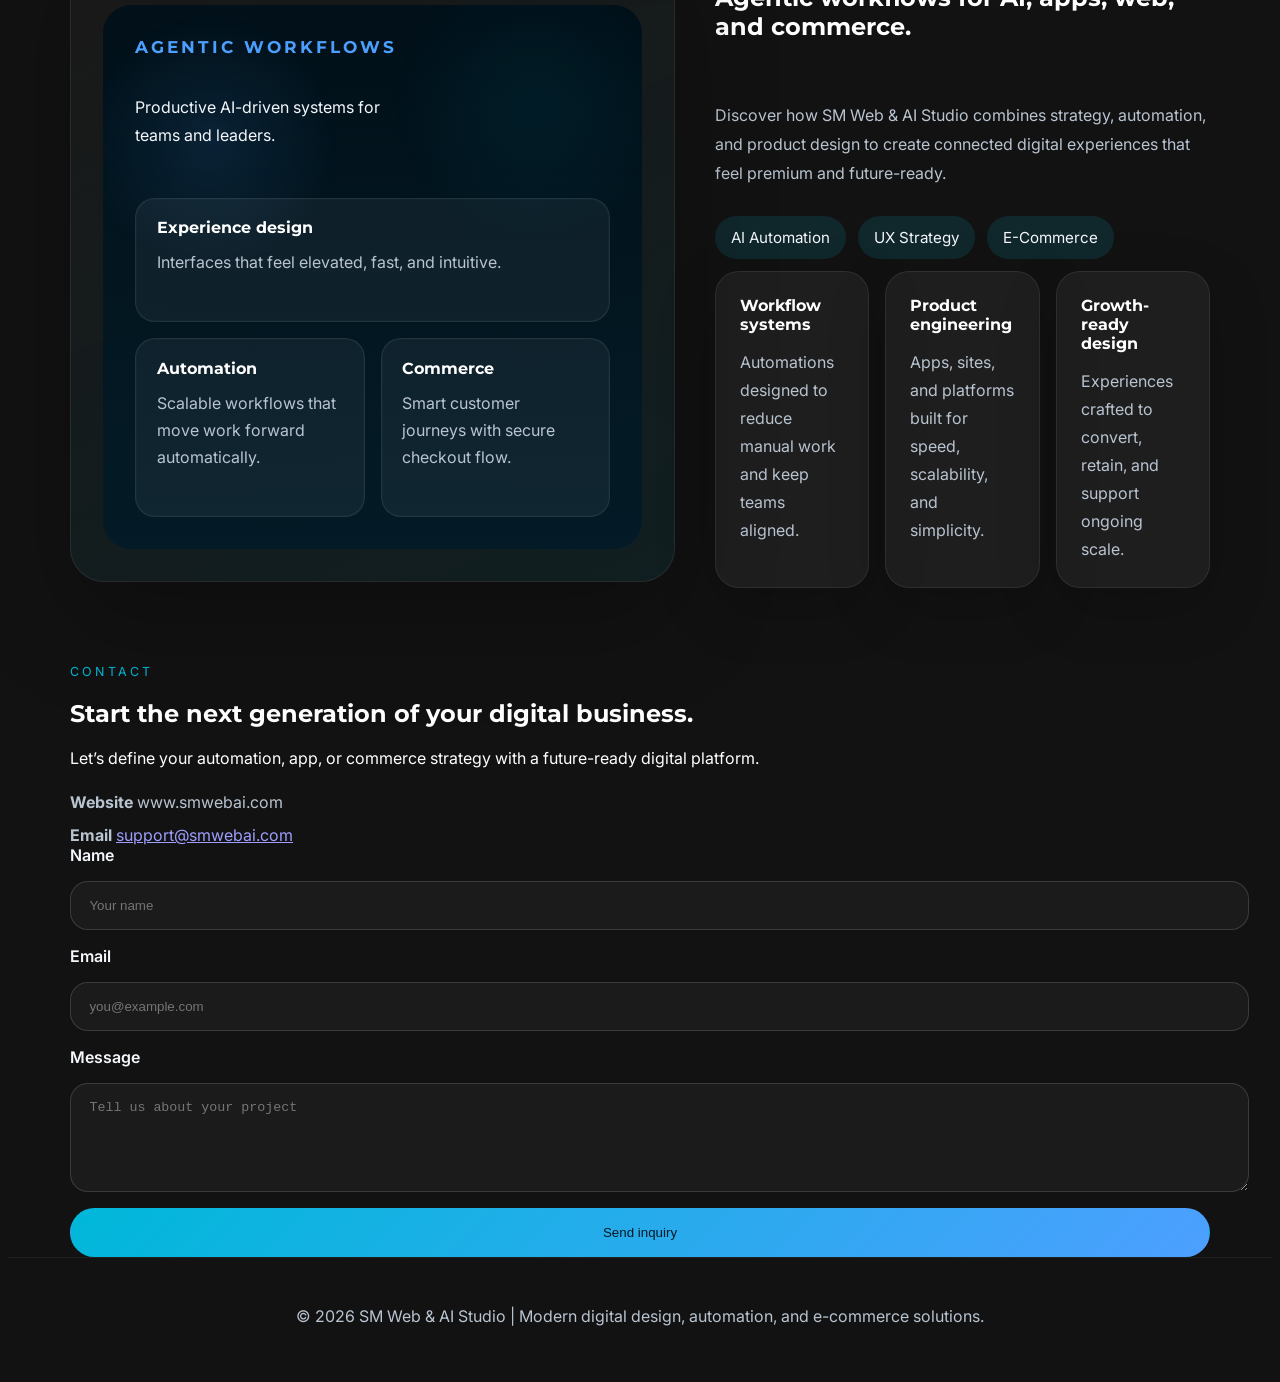
==== commit 84c7d259: "Configure contact form to submit inquiries to support@smwebai.com via Formsubmit" ====
--- a/index.html
+++ b/index.html
@@ -206,7 +206,11 @@
               <li><strong>Email</strong> <a href="mailto:support@smwebai.com">support@smwebai.com</a></li>
             </ul>
           </div>
-          <form class="contact-form">
+          <form class="contact-form" action="https://formsubmit.co/support@smwebai.com" method="POST" target="_blank">
+            <input type="hidden" name="_captcha" value="false">
+            <input type="hidden" name="_subject" value="New inquiry from smwebai.com">
+            <input type="hidden" name="_next" value="https://smwebai.com/?thank-you=1">
+
             <label for="name">Name</label>
             <input type="text" id="name" name="name" placeholder="Your name" required>
 
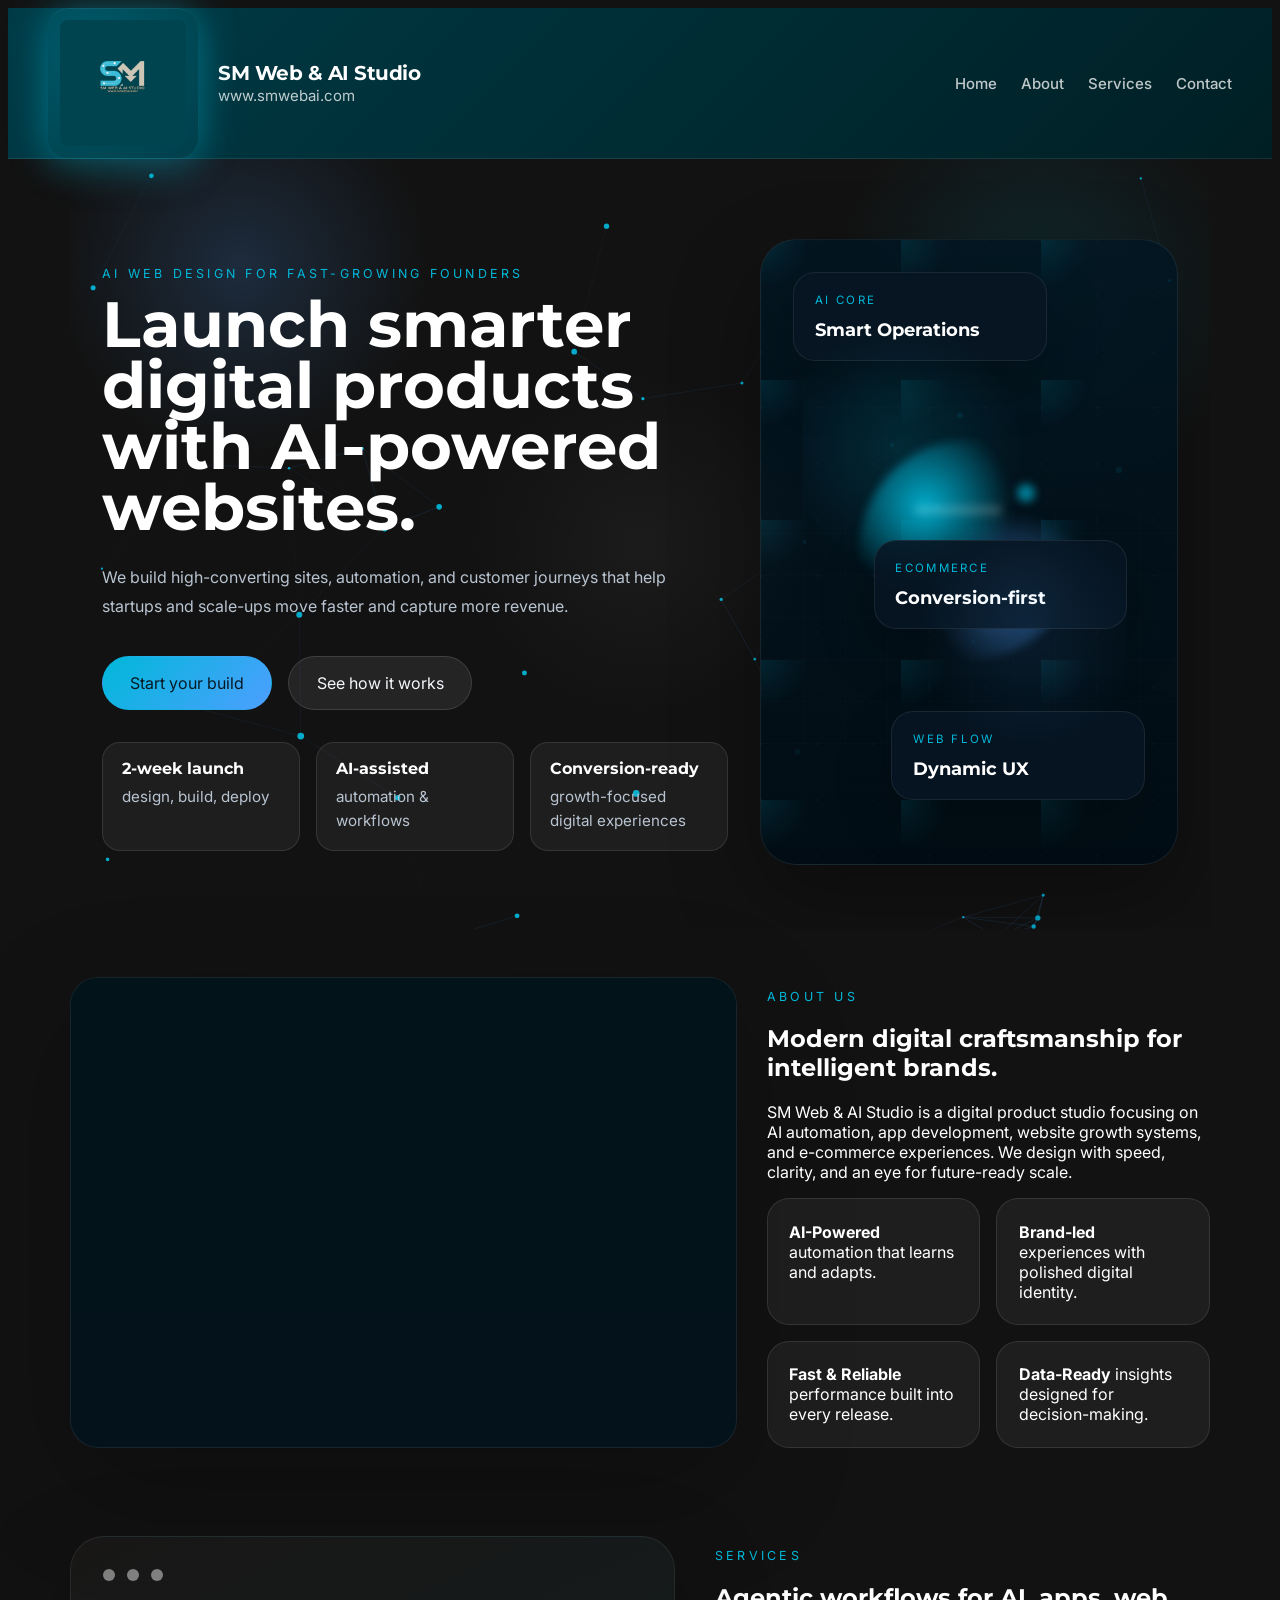
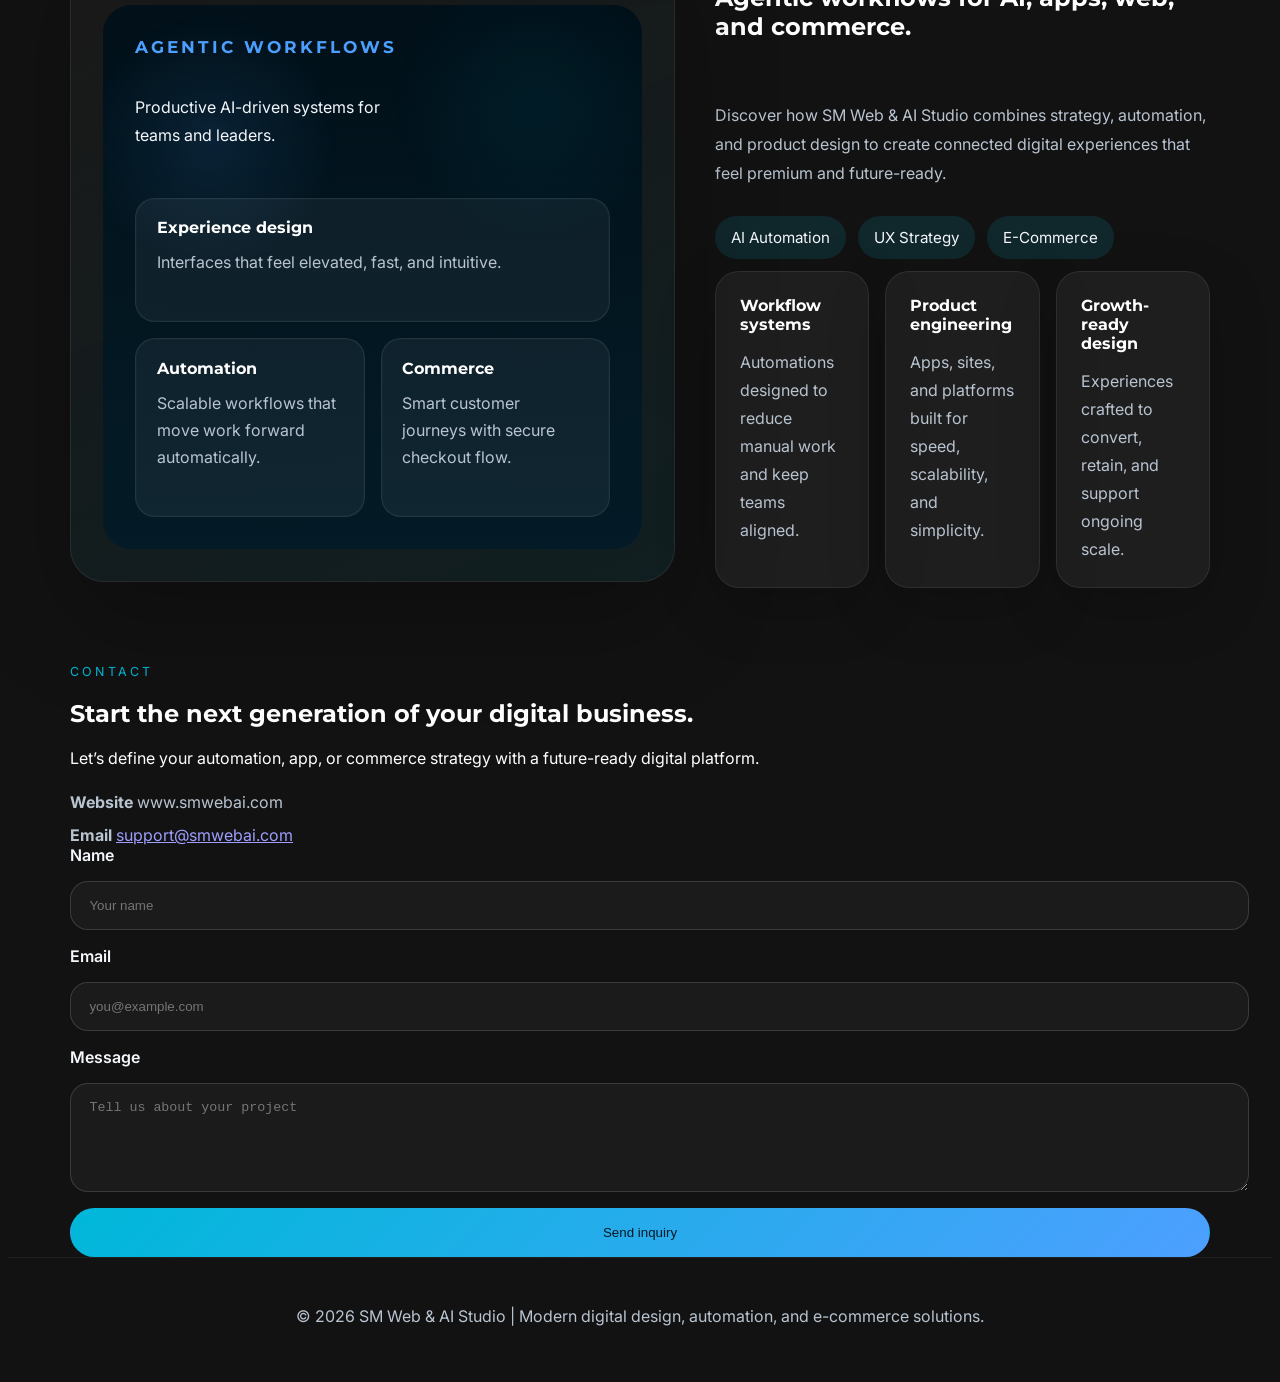
==== commit 83c129e8: "Update hero section with 21st.dev-style copy and CTAs" ====
--- a/index.html
+++ b/index.html
@@ -47,25 +47,25 @@
       <div class="content">
       <section class="hero" id="home">
         <div class="hero-copy">
-          <p class="eyebrow">AI Automation • App Development • Digital Futures</p>
-          <h1>Build intelligent products with futuristic speed and precision.</h1>
-          <p class="hero-text">SM Web & AI Studio pairs next-gen automation, polished interface systems, and immersive web experiences to help brands move faster in a digital-first world.</p>
+          <p class="eyebrow">AI web design for fast-growing founders</p>
+          <h1>Launch smarter digital products with AI-powered websites.</h1>
+          <p class="hero-text">We build high-converting sites, automation, and customer journeys that help startups and scale-ups move faster and capture more revenue.</p>
           <div class="hero-actions">
-            <a class="button button-primary" href="#contact">Book a strategy call</a>
-            <a class="button button-secondary" href="#services">Explore services</a>
+            <a class="button button-primary" href="#contact">Start your build</a>
+            <a class="button button-secondary" href="#services">See how it works</a>
           </div>
           <div class="hero-flash">
             <div>
-              <strong>99.9% uptime</strong>
-              <span>robust systems, always online</span>
+              <strong>2-week launch</strong>
+              <span>design, build, deploy</span>
             </div>
             <div>
-              <strong>4x faster</strong>
-              <span>automation that accelerates workflows</span>
+              <strong>AI-assisted</strong>
+              <span>automation & workflows</span>
             </div>
             <div>
-              <strong>UX Pro Max</strong>
-              <span>design for high-conversion journeys</span>
+              <strong>Conversion-ready</strong>
+              <span>growth-focused digital experiences</span>
             </div>
           </div>
         </div>
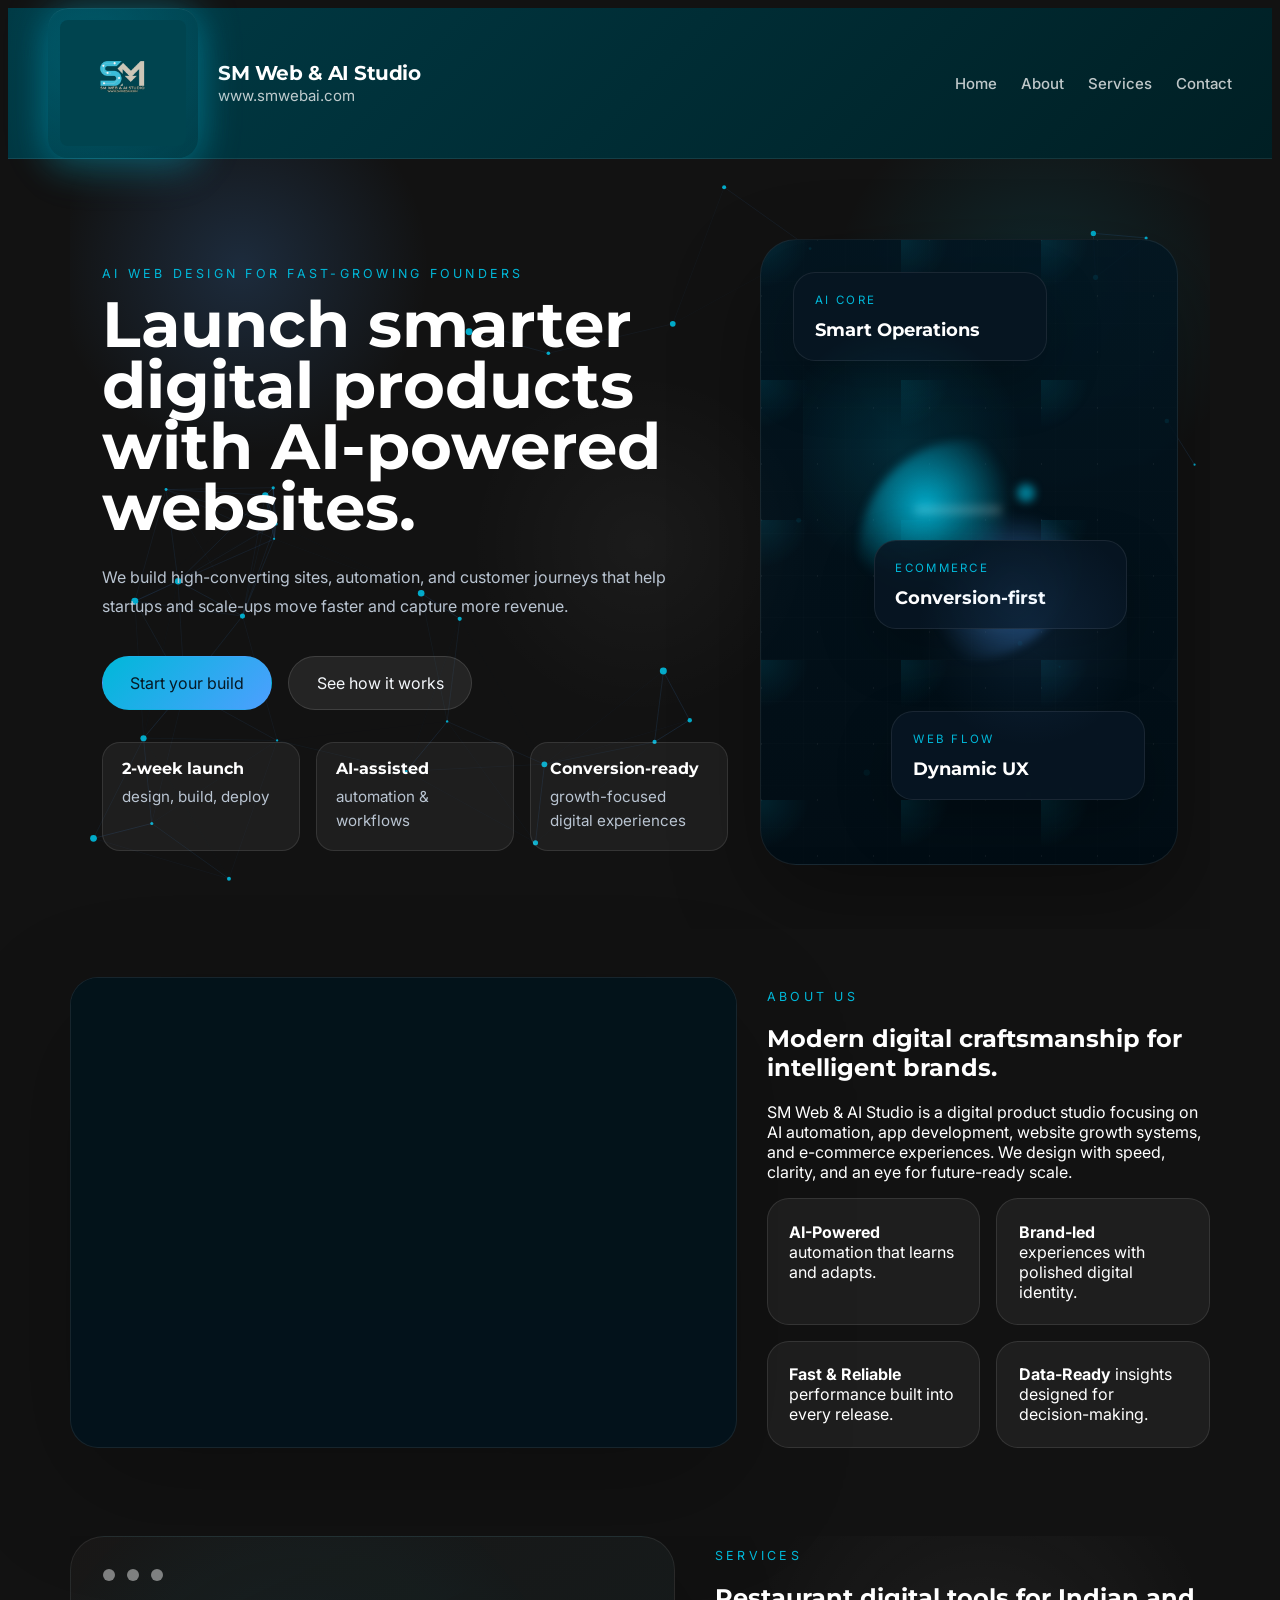
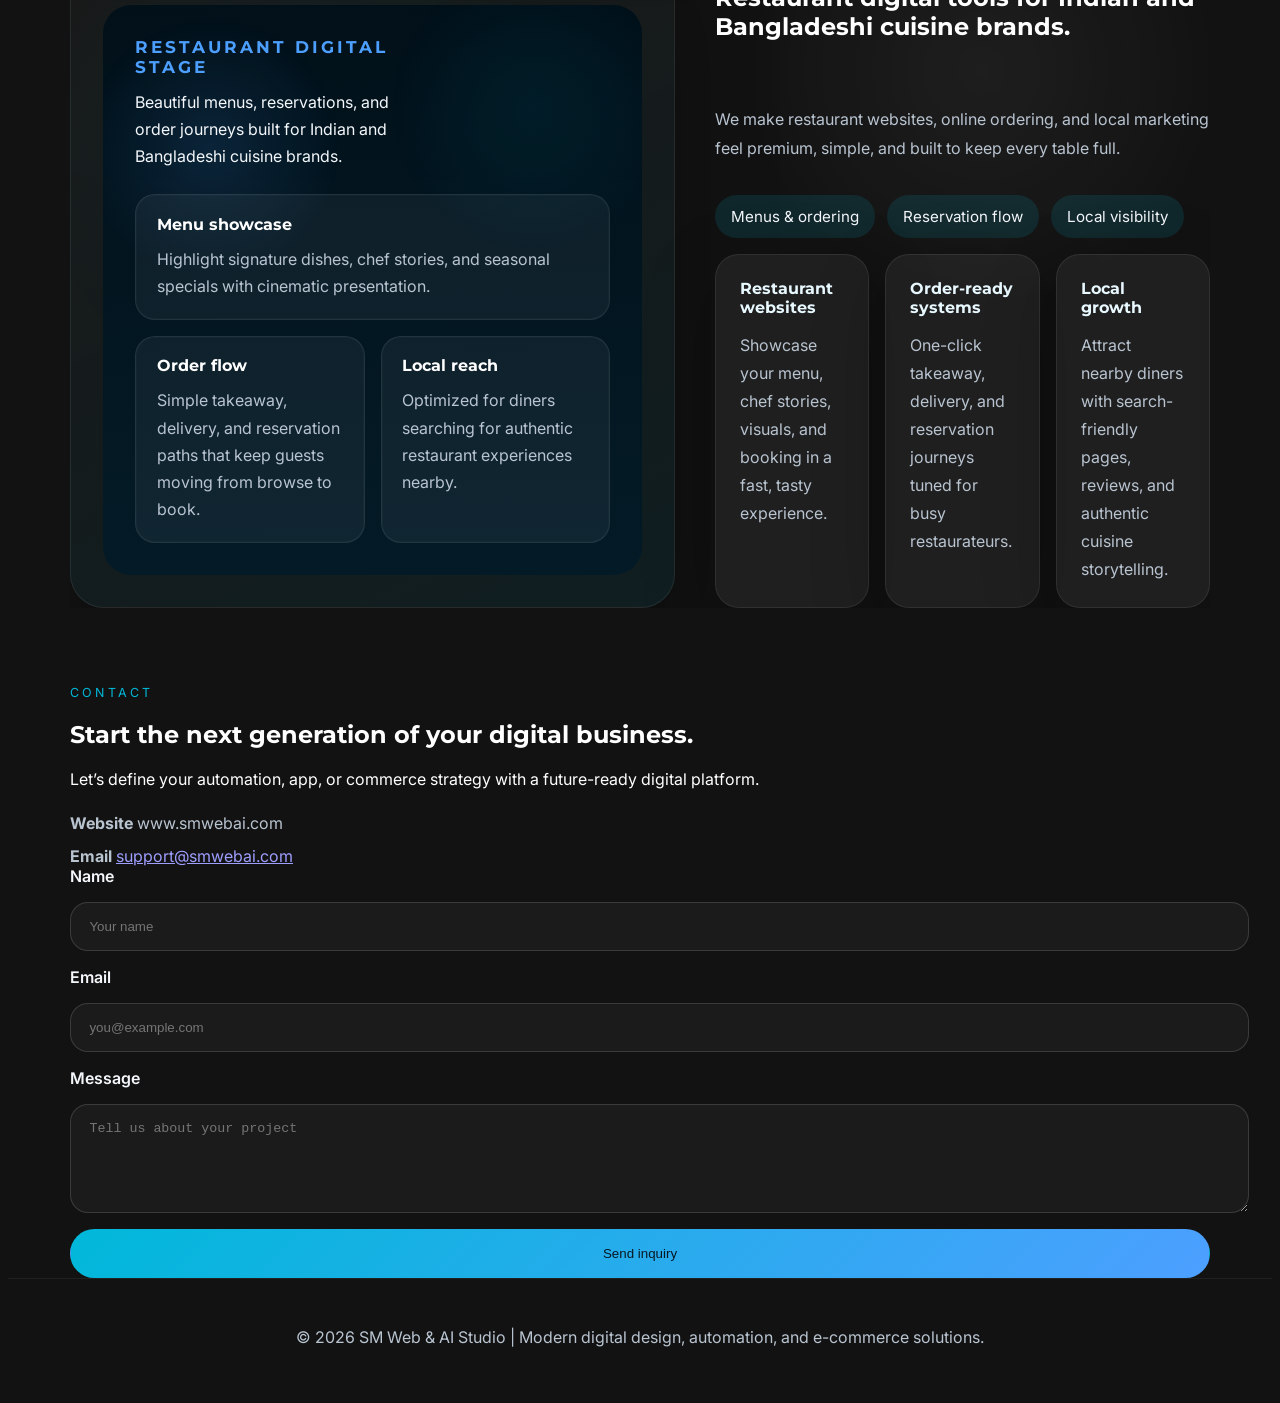
==== commit 26587a85: "Make services section cinematic and restaurant-focused for small Indian/Bangladeshi eateries" ====
--- a/index.html
+++ b/index.html
@@ -144,21 +144,21 @@
               <div class="media-surface">
                 <div class="media-highlight"></div>
                 <div class="media-note">
-                  <strong>AGENTIC WORKFLOWS</strong>
-                  <p>Productive AI-driven systems for teams and leaders.</p>
+                  <strong>Restaurant digital stage</strong>
+                  <p>Beautiful menus, reservations, and order journeys built for Indian and Bangladeshi cuisine brands.</p>
                 </div>
                 <div class="media-grid">
                   <div class="media-card media-card--wide">
-                    <h4>Experience design</h4>
-                    <p>Interfaces that feel elevated, fast, and intuitive.</p>
+                    <h4>Menu showcase</h4>
+                    <p>Highlight signature dishes, chef stories, and seasonal specials with cinematic presentation.</p>
                   </div>
                   <div class="media-card">
-                    <h4>Automation</h4>
-                    <p>Scalable workflows that move work forward automatically.</p>
+                    <h4>Order flow</h4>
+                    <p>Simple takeaway, delivery, and reservation paths that keep guests moving from browse to book.</p>
                   </div>
                   <div class="media-card">
-                    <h4>Commerce</h4>
-                    <p>Smart customer journeys with secure checkout flow.</p>
+                    <h4>Local reach</h4>
+                    <p>Optimized for diners searching for authentic restaurant experiences nearby.</p>
                   </div>
                 </div>
               </div>
@@ -167,26 +167,26 @@
           <div class="service-copy">
             <div class="section-header">
               <p class="section-eyebrow">Services</p>
-              <h2>Agentic workflows for AI, apps, web, and commerce.</h2>
-            </div>
-            <p class="service-lead">Discover how SM Web & AI Studio combines strategy, automation, and product design to create connected digital experiences that feel premium and future-ready.</p>
+              <h2>Restaurant digital tools for Indian and Bangladeshi cuisine brands.</h2>
+            </div>
+            <p class="service-lead">We make restaurant websites, online ordering, and local marketing feel premium, simple, and built to keep every table full.</p>
             <div class="service-pill-row">
-              <span>AI Automation</span>
-              <span>UX Strategy</span>
-              <span>E-Commerce</span>
+              <span>Menus & ordering</span>
+              <span>Reservation flow</span>
+              <span>Local visibility</span>
             </div>
             <div class="service-summary-grid">
               <article class="summary-card">
-                <strong>Workflow systems</strong>
-                <p>Automations designed to reduce manual work and keep teams aligned.</p>
+                <strong>Restaurant websites</strong>
+                <p>Showcase your menu, chef stories, visuals, and booking in a fast, tasty experience.</p>
               </article>
               <article class="summary-card">
-                <strong>Product engineering</strong>
-                <p>Apps, sites, and platforms built for speed, scalability, and simplicity.</p>
+                <strong>Order-ready systems</strong>
+                <p>One-click takeaway, delivery, and reservation journeys tuned for busy restaurateurs.</p>
               </article>
               <article class="summary-card">
-                <strong>Growth-ready design</strong>
-                <p>Experiences crafted to convert, retain, and support ongoing scale.</p>
+                <strong>Local growth</strong>
+                <p>Attract nearby diners with search-friendly pages, reviews, and authentic cuisine storytelling.</p>
               </article>
             </div>
           </div>
--- a/styles.css
+++ b/styles.css
@@ -279,15 +279,44 @@
 }
 
 .service-hero {
+  position: relative;
   display: grid;
   grid-template-columns: 1.1fr 0.9fr;
   gap: 2.5rem;
   align-items: stretch;
+  overflow: hidden;
+}
+
+.service-hero::before {
+  content: '';
+  position: absolute;
+  inset: 0;
+  background: radial-gradient(circle at 20% 30%, rgba(0, 184, 217, 0.08), transparent 28%),
+    radial-gradient(circle at 80% 20%, rgba(255, 255, 255, 0.06), transparent 24%);
+  pointer-events: none;
+  opacity: 0.9;
+  animation: drift-overlay 22s ease-in-out infinite;
+}
+
+@keyframes drift-overlay {
+  0%, 100% { background-position: 0% 0%, 100% 0%; }
+  50% { background-position: 10% 10%, 90% 8%; }
 }
 
 .service-media {
   position: relative;
 }
+
+.service-hero .service-copy {
+  position: relative;
+  z-index: 1;
+}
+
+.service-hero .service-media {
+  position: relative;
+  z-index: 1;
+}
+
 
 .media-frame {
   border-radius: 34px;
@@ -319,6 +348,7 @@
   padding: 2rem;
   display: grid;
   gap: 1.5rem;
+  animation: float-surface 16s ease-in-out infinite;
 }
 
 .media-highlight {
@@ -326,8 +356,9 @@
   inset: 0;
   background: radial-gradient(circle at 20% 25%, rgba(77,159,255,0.14), transparent 22%),
     radial-gradient(circle at 80% 18%, rgba(0,184,217,0.08), transparent 24%);
-  opacity: 0.8;
+  opacity: 0.9;
   pointer-events: none;
+  animation: drift-highlight 14s ease-in-out infinite;
 }
 
 .media-note {
@@ -389,6 +420,21 @@
   gap: 0.75rem;
   align-content: space-between;
 }
+@keyframes float-surface {
+  0%, 100% { transform: translateY(0px); }
+  50% { transform: translateY(-8px); }
+}
+
+@keyframes drift-highlight {
+  0% { transform: translate(0, 0); }
+  50% { transform: translate(20px, 10px); }
+  100% { transform: translate(0, 0); }
+}
+
+@keyframes fade-in-up {
+  from { opacity: 0; transform: translateY(20px); }
+  to { opacity: 1; transform: translateY(0); }
+}
 
 .section-header {
   max-width: 760px;
@@ -422,18 +468,24 @@
 }
 
 .summary-card {
-  background: rgba(255,255,255,0.05);
+  background: rgba(255,255,255,0.06);
   border: 1px solid rgba(255,255,255,0.08);
   border-radius: 24px;
   padding: 1.5rem;
-  box-shadow: 0 20px 60px rgba(0,0,0,0.18);
-  transition: transform 220ms ease, box-shadow 220ms ease;
-}
+  box-shadow: 0 22px 75px rgba(0,0,0,0.24);
+  transition: transform 220ms ease, box-shadow 220ms ease, border-color 220ms ease;
+  animation: fade-in-up 0.9s ease both;
+}
+
+.summary-card:nth-child(1) { animation-delay: 0.08s; }
+.summary-card:nth-child(2) { animation-delay: 0.16s; }
+.summary-card:nth-child(3) { animation-delay: 0.24s; }
 
 .summary-card strong {
   display: block;
   margin-bottom: 0.9rem;
   font-family: 'Montserrat', sans-serif;
+  color: #e8f8ff;
 }
 
 .summary-card p {
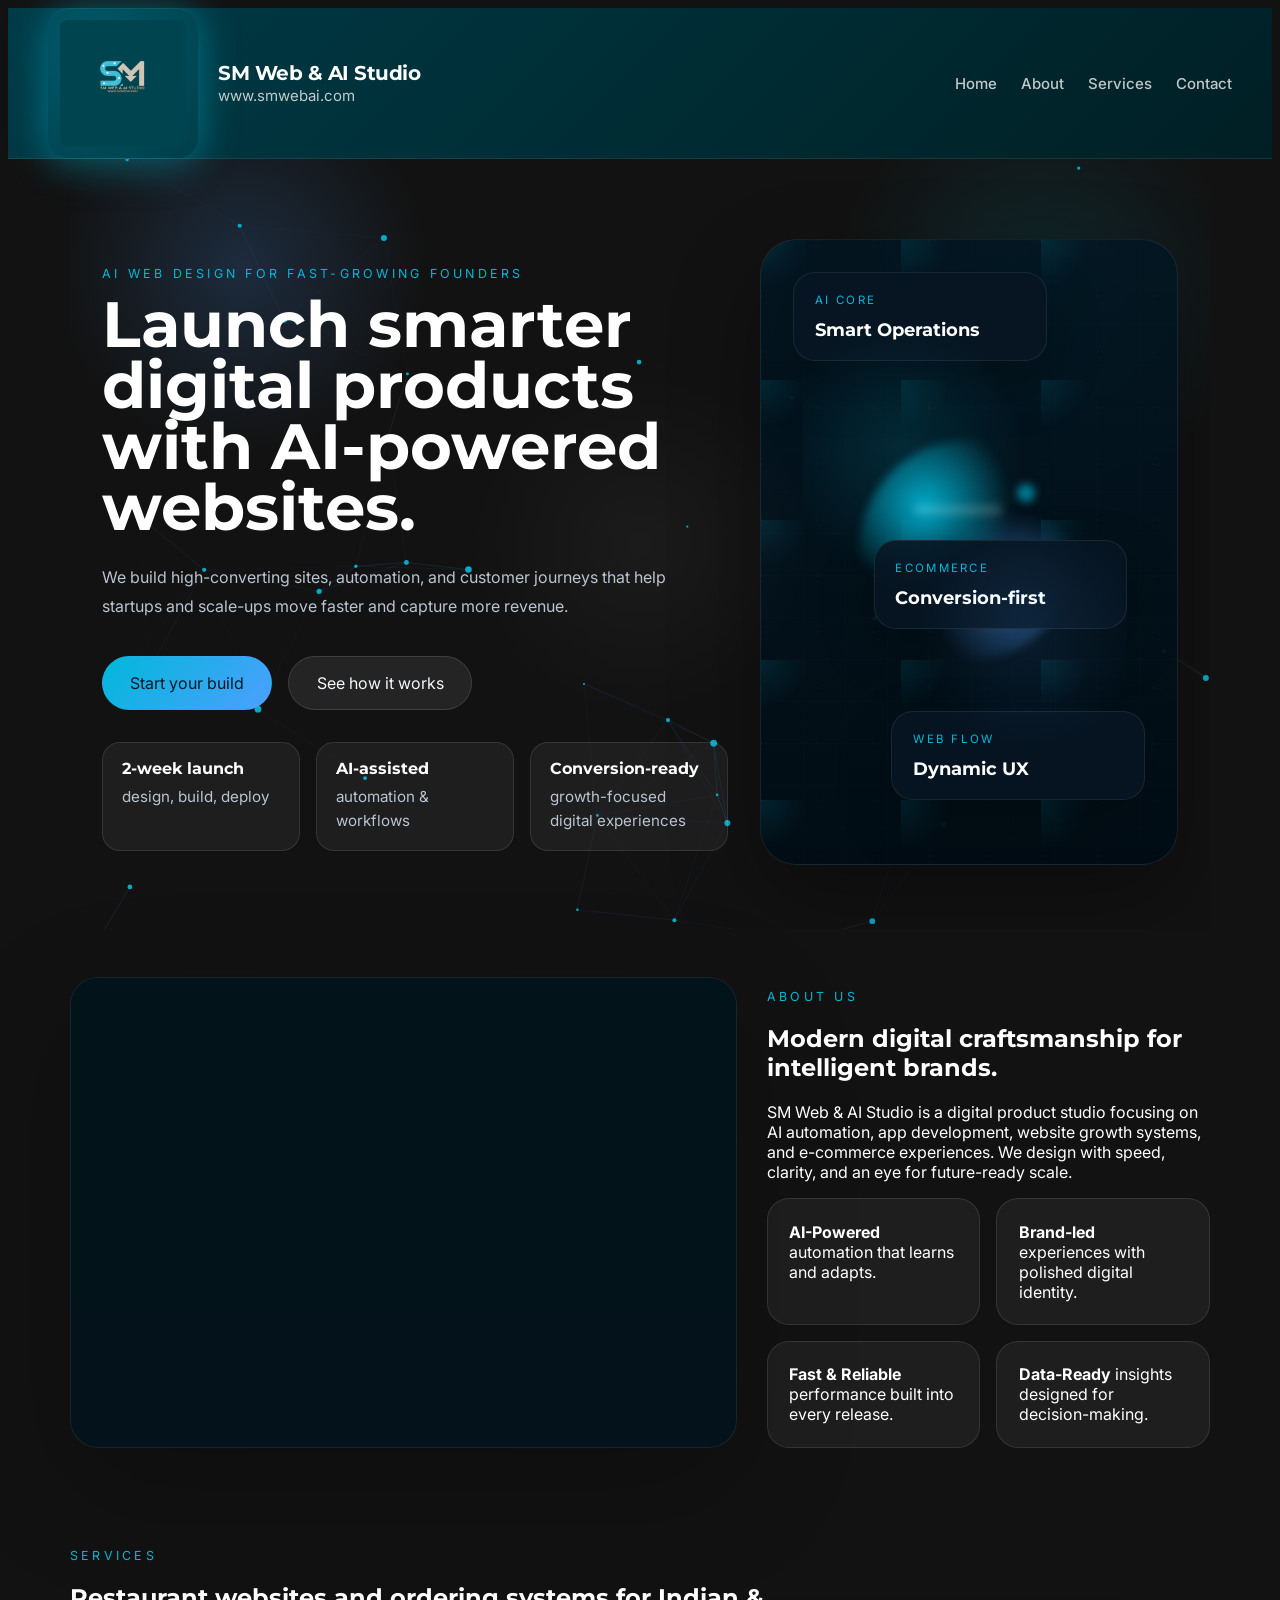
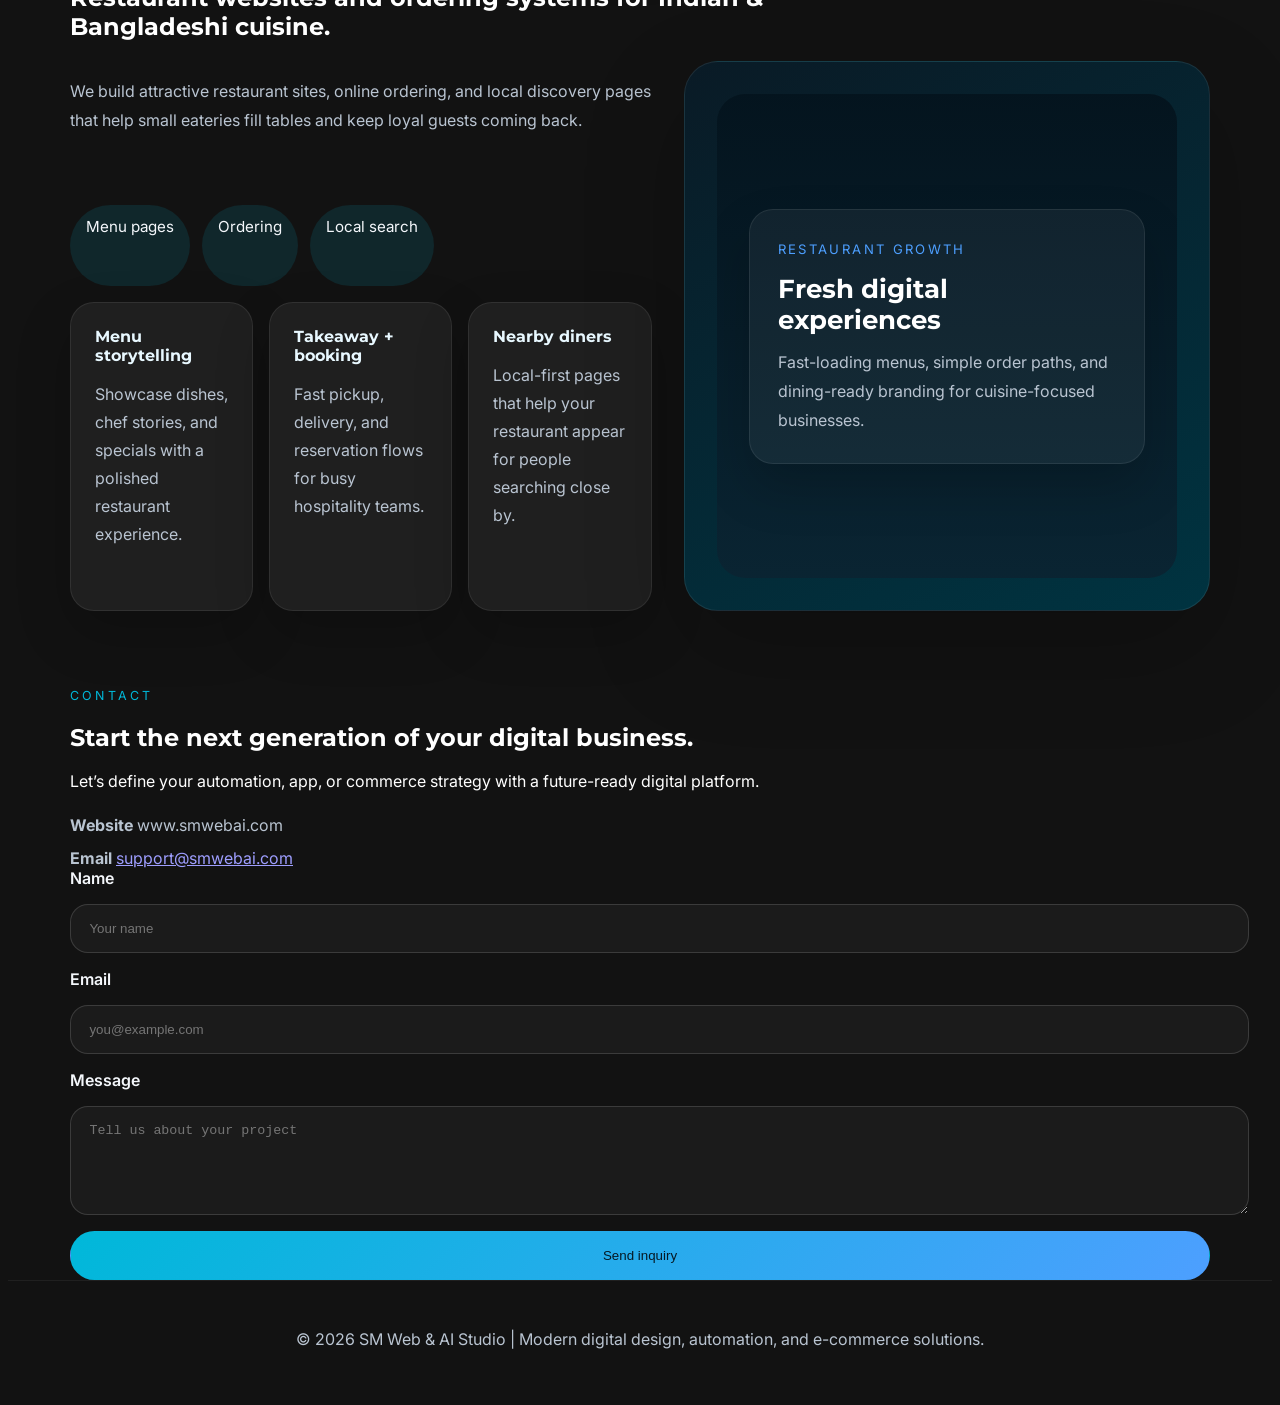
==== commit 3db72722: "Simplify services section to a cleaner restaurant-focused layout" ====
--- a/index.html
+++ b/index.html
@@ -133,61 +133,42 @@
       </section>
 
       <section class="services" id="services">
+        <div class="section-header">
+          <p class="section-eyebrow">Services</p>
+          <h2>Restaurant websites and ordering systems for Indian & Bangladeshi cuisine.</h2>
+        </div>
         <div class="service-hero">
+          <div class="service-copy">
+            <p class="service-lead">We build attractive restaurant sites, online ordering, and local discovery pages that help small eateries fill tables and keep loyal guests coming back.</p>
+            <div class="service-pill-row">
+              <span>Menu pages</span>
+              <span>Ordering</span>
+              <span>Local search</span>
+            </div>
+            <div class="service-summary-grid">
+              <article class="summary-card">
+                <strong>Menu storytelling</strong>
+                <p>Showcase dishes, chef stories, and specials with a polished restaurant experience.</p>
+              </article>
+              <article class="summary-card">
+                <strong>Takeaway + booking</strong>
+                <p>Fast pickup, delivery, and reservation flows for busy hospitality teams.</p>
+              </article>
+              <article class="summary-card">
+                <strong>Nearby diners</strong>
+                <p>Local-first pages that help your restaurant appear for people searching close by.</p>
+              </article>
+            </div>
+          </div>
           <div class="service-media">
             <div class="media-frame">
-              <div class="media-topbar">
-                <span></span>
-                <span></span>
-                <span></span>
-              </div>
-              <div class="media-surface">
-                <div class="media-highlight"></div>
-                <div class="media-note">
-                  <strong>Restaurant digital stage</strong>
-                  <p>Beautiful menus, reservations, and order journeys built for Indian and Bangladeshi cuisine brands.</p>
+              <div class="media-surface service-surface">
+                <div class="service-story-card">
+                  <span>Restaurant growth</span>
+                  <h4>Fresh digital experiences</h4>
+                  <p>Fast-loading menus, simple order paths, and dining-ready branding for cuisine-focused businesses.</p>
                 </div>
-                <div class="media-grid">
-                  <div class="media-card media-card--wide">
-                    <h4>Menu showcase</h4>
-                    <p>Highlight signature dishes, chef stories, and seasonal specials with cinematic presentation.</p>
-                  </div>
-                  <div class="media-card">
-                    <h4>Order flow</h4>
-                    <p>Simple takeaway, delivery, and reservation paths that keep guests moving from browse to book.</p>
-                  </div>
-                  <div class="media-card">
-                    <h4>Local reach</h4>
-                    <p>Optimized for diners searching for authentic restaurant experiences nearby.</p>
-                  </div>
-                </div>
-              </div>
-            </div>
-          </div>
-          <div class="service-copy">
-            <div class="section-header">
-              <p class="section-eyebrow">Services</p>
-              <h2>Restaurant digital tools for Indian and Bangladeshi cuisine brands.</h2>
-            </div>
-            <p class="service-lead">We make restaurant websites, online ordering, and local marketing feel premium, simple, and built to keep every table full.</p>
-            <div class="service-pill-row">
-              <span>Menus & ordering</span>
-              <span>Reservation flow</span>
-              <span>Local visibility</span>
-            </div>
-            <div class="service-summary-grid">
-              <article class="summary-card">
-                <strong>Restaurant websites</strong>
-                <p>Showcase your menu, chef stories, visuals, and booking in a fast, tasty experience.</p>
-              </article>
-              <article class="summary-card">
-                <strong>Order-ready systems</strong>
-                <p>One-click takeaway, delivery, and reservation journeys tuned for busy restaurateurs.</p>
-              </article>
-              <article class="summary-card">
-                <strong>Local growth</strong>
-                <p>Attract nearby diners with search-friendly pages, reviews, and authentic cuisine storytelling.</p>
-              </article>
+              </div>
             </div>
           </div>
         </div>
--- a/styles.css
+++ b/styles.css
@@ -279,161 +279,80 @@
 }
 
 .service-hero {
-  position: relative;
-  display: grid;
-  grid-template-columns: 1.1fr 0.9fr;
-  gap: 2.5rem;
+  display: grid;
+  grid-template-columns: 1.05fr 0.95fr;
+  gap: 2rem;
   align-items: stretch;
-  overflow: hidden;
-}
-
-.service-hero::before {
-  content: '';
-  position: absolute;
-  inset: 0;
-  background: radial-gradient(circle at 20% 30%, rgba(0, 184, 217, 0.08), transparent 28%),
-    radial-gradient(circle at 80% 20%, rgba(255, 255, 255, 0.06), transparent 24%);
-  pointer-events: none;
-  opacity: 0.9;
-  animation: drift-overlay 22s ease-in-out infinite;
-}
-
-@keyframes drift-overlay {
-  0%, 100% { background-position: 0% 0%, 100% 0%; }
-  50% { background-position: 10% 10%, 90% 8%; }
 }
 
 .service-media {
   position: relative;
 }
-
-.service-hero .service-copy {
-  position: relative;
-  z-index: 1;
-}
-
-.service-hero .service-media {
-  position: relative;
-  z-index: 1;
-}
-
 
 .media-frame {
   border-radius: 34px;
   padding: 2rem;
-  background: linear-gradient(155deg, rgba(217, 181, 165, 0.04), rgba(0, 184, 217, 0.08));
+  background: linear-gradient(155deg, rgba(10, 28, 40, 0.95), rgba(0, 54, 68, 0.95));
   border: 1px solid rgba(255,255,255,0.08);
-  box-shadow: 0 38px 100px rgba(0,0,0,0.25);
-}
-
-.media-topbar {
-  display: flex;
-  gap: 0.75rem;
-  margin-bottom: 1.5rem;
-}
-
-.media-topbar span {
-  width: 12px;
-  height: 12px;
-  border-radius: 999px;
-  background: rgba(255,255,255,0.45);
-}
-
-.media-surface {
+  box-shadow: 0 38px 100px rgba(0,0,0,0.22);
+}
+
+.media-surface.service-surface {
   position: relative;
-  min-height: 480px;
+  min-height: 420px;
   border-radius: 28px;
-  background: linear-gradient(180deg, rgba(1, 16, 25, 0.98), rgba(3, 27, 39, 0.96));
+  background: linear-gradient(180deg, rgba(4, 20, 30, 0.98), rgba(10, 36, 50, 0.98));
   overflow: hidden;
   padding: 2rem;
-  display: grid;
-  gap: 1.5rem;
-  animation: float-surface 16s ease-in-out infinite;
-}
-
-.media-highlight {
-  position: absolute;
-  inset: 0;
-  background: radial-gradient(circle at 20% 25%, rgba(77,159,255,0.14), transparent 22%),
-    radial-gradient(circle at 80% 18%, rgba(0,184,217,0.08), transparent 24%);
-  opacity: 0.9;
-  pointer-events: none;
-  animation: drift-highlight 14s ease-in-out infinite;
-}
-
-.media-note {
-  position: relative;
-  z-index: 1;
-  display: grid;
-  gap: 0.75rem;
-  max-width: 18rem;
-}
-
-.media-note strong {
-  font-family: 'Montserrat', sans-serif;
-  font-size: 1.05rem;
+  display: flex;
+  align-items: center;
+  justify-content: center;
+}
+
+.service-story-card {
+  width: 100%;
+  max-width: 24rem;
+  border-radius: 24px;
+  padding: 1.75rem;
+  background: rgba(255,255,255,0.05);
+  border: 1px solid rgba(255,255,255,0.08);
+  box-shadow: 0 24px 50px rgba(0,0,0,0.18);
+}
+
+.service-story-card span {
+  display: inline-block;
+  margin-bottom: 1rem;
+  font-size: 0.82rem;
   letter-spacing: 0.18em;
   text-transform: uppercase;
   color: var(--accent-soft);
 }
 
-.media-note p {
-  margin: 0;
-  color: var(--text);
-  line-height: 1.7;
-}
-
-.media-grid {
-  position: relative;
-  z-index: 1;
-  display: grid;
-  grid-template-columns: repeat(2, minmax(0, 1fr));
-  gap: 1rem;
-}
-
-.media-card {
-  padding: 1.2rem 1.3rem;
-  border-radius: 20px;
-  background: rgba(255,255,255,0.05);
-  border: 1px solid rgba(255,255,255,0.08);
-  box-shadow: inset 0 0 0 1px rgba(255,255,255,0.02);
-}
-
-.media-card--wide {
-  grid-column: span 2;
-}
-
-.media-card h4 {
-  margin: 0 0 0.75rem;
-  font-family: 'Montserrat', sans-serif;
-  font-size: 1rem;
-}
-
-.media-card p {
+.service-story-card h4 {
+  margin: 0 0 0.85rem;
+  font-size: 1.6rem;
+}
+
+.service-story-card p {
   margin: 0;
   color: var(--muted);
-  line-height: 1.7;
+  line-height: 1.8;
 }
 
 .service-copy {
   display: grid;
-  gap: 0.75rem;
-  align-content: space-between;
-}
-@keyframes float-surface {
-  0%, 100% { transform: translateY(0px); }
-  50% { transform: translateY(-8px); }
-}
-
-@keyframes drift-highlight {
-  0% { transform: translate(0, 0); }
-  50% { transform: translate(20px, 10px); }
-  100% { transform: translate(0, 0); }
-}
-
-@keyframes fade-in-up {
-  from { opacity: 0; transform: translateY(20px); }
-  to { opacity: 1; transform: translateY(0); }
+  gap: 1rem;
+}
+
+.media-topbar,
+.media-highlight,
+.media-note,
+.media-grid,
+.media-card,
+.media-card--wide,
+.media-card h4,
+.media-card p {
+  display: none;
 }
 
 .section-header {
@@ -472,14 +391,9 @@
   border: 1px solid rgba(255,255,255,0.08);
   border-radius: 24px;
   padding: 1.5rem;
-  box-shadow: 0 22px 75px rgba(0,0,0,0.24);
+  box-shadow: 0 22px 55px rgba(0,0,0,0.20);
   transition: transform 220ms ease, box-shadow 220ms ease, border-color 220ms ease;
-  animation: fade-in-up 0.9s ease both;
-}
-
-.summary-card:nth-child(1) { animation-delay: 0.08s; }
-.summary-card:nth-child(2) { animation-delay: 0.16s; }
-.summary-card:nth-child(3) { animation-delay: 0.24s; }
+}
 
 .summary-card strong {
   display: block;
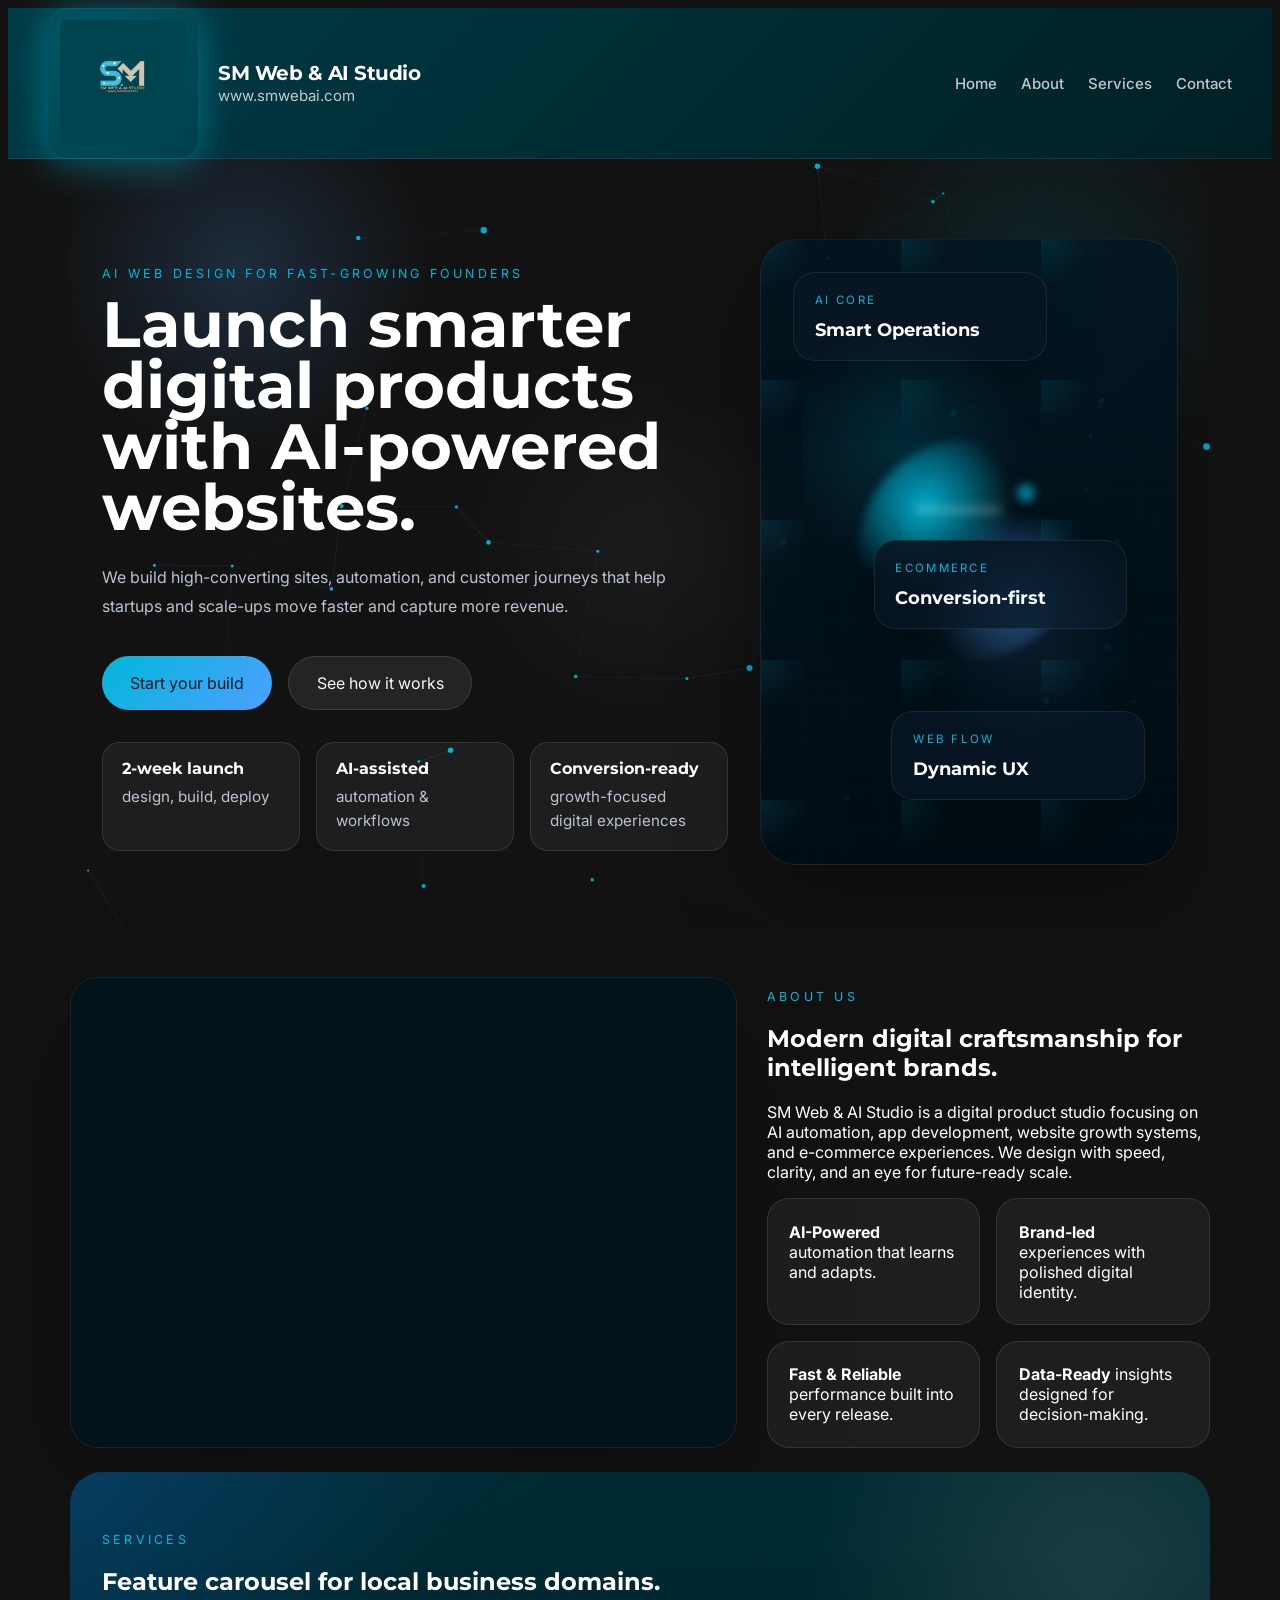
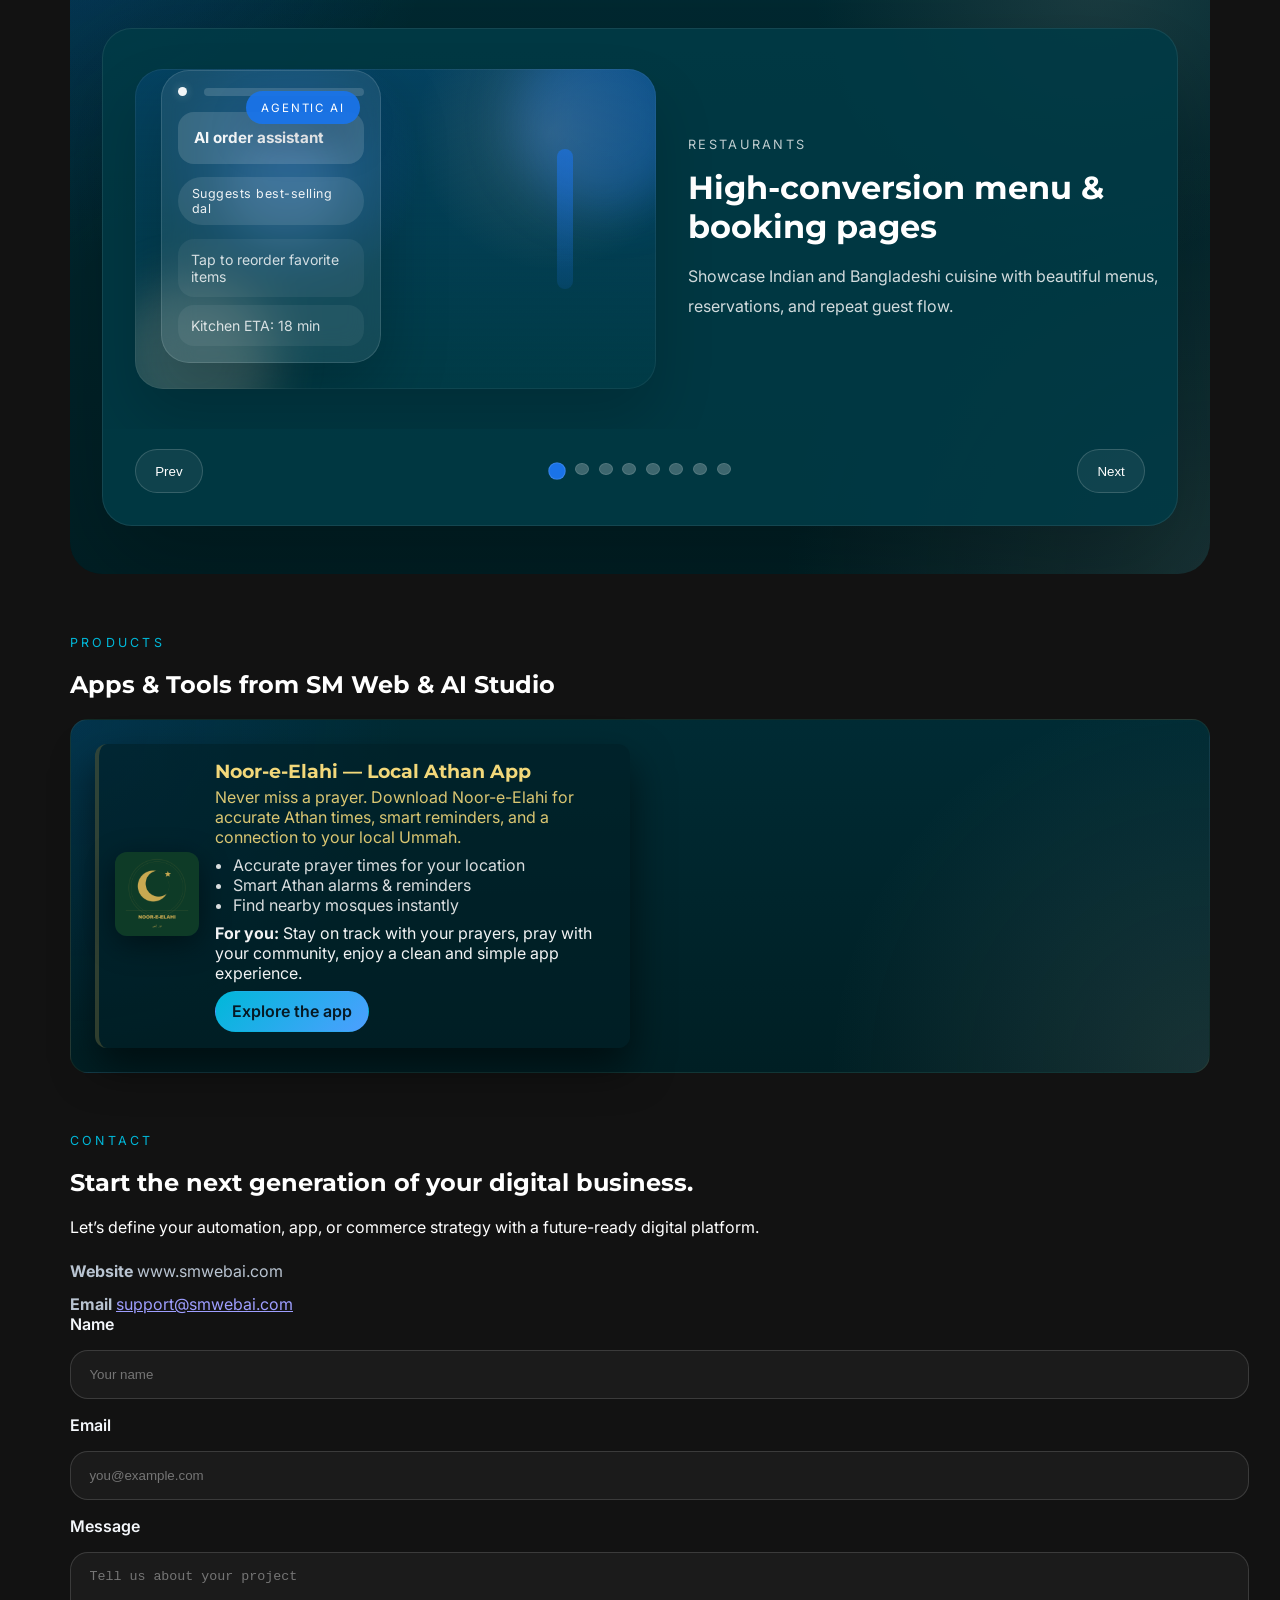
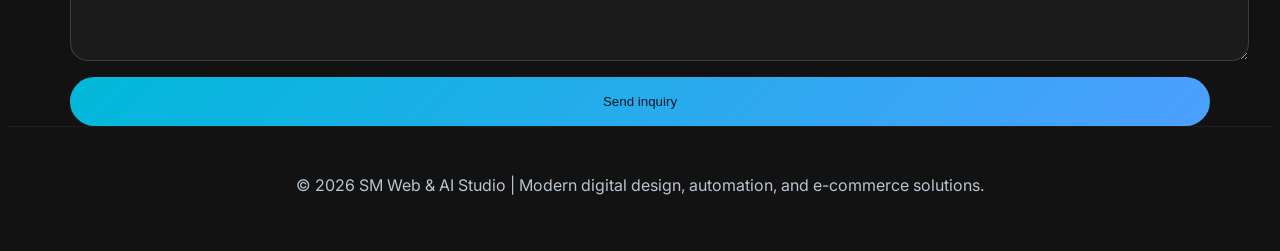
==== commit 4c8494fe: "Add Noor-e-Elahi product page and polish product section UI - New noor-e-elahi.html with floating ap" ====
--- a/index.html
+++ b/index.html
@@ -132,45 +132,200 @@
         </div>
       </section>
 
-      <section class="services" id="services">
+      <section class="services services-carousel" id="services">
         <div class="section-header">
           <p class="section-eyebrow">Services</p>
-          <h2>Restaurant websites and ordering systems for Indian & Bangladeshi cuisine.</h2>
-        </div>
-        <div class="service-hero">
-          <div class="service-copy">
-            <p class="service-lead">We build attractive restaurant sites, online ordering, and local discovery pages that help small eateries fill tables and keep loyal guests coming back.</p>
-            <div class="service-pill-row">
-              <span>Menu pages</span>
-              <span>Ordering</span>
-              <span>Local search</span>
-            </div>
-            <div class="service-summary-grid">
-              <article class="summary-card">
-                <strong>Menu storytelling</strong>
-                <p>Showcase dishes, chef stories, and specials with a polished restaurant experience.</p>
-              </article>
-              <article class="summary-card">
-                <strong>Takeaway + booking</strong>
-                <p>Fast pickup, delivery, and reservation flows for busy hospitality teams.</p>
-              </article>
-              <article class="summary-card">
-                <strong>Nearby diners</strong>
-                <p>Local-first pages that help your restaurant appear for people searching close by.</p>
-              </article>
-            </div>
-          </div>
-          <div class="service-media">
-            <div class="media-frame">
-              <div class="media-surface service-surface">
-                <div class="service-story-card">
-                  <span>Restaurant growth</span>
-                  <h4>Fresh digital experiences</h4>
-                  <p>Fast-loading menus, simple order paths, and dining-ready branding for cuisine-focused businesses.</p>
-                </div>
-              </div>
-            </div>
-          </div>
+          <h2>Feature carousel for local business domains.</h2>
+        </div>
+        <div class="carousel-outer">
+          <div class="carousel-track-wrapper">
+            <div class="carousel-track">
+              <article class="carousel-slide active" data-index="0">
+                <div class="slide-visual slide-visual--restaurant">
+                  <div class="slide-glow"></div>
+                  <div class="slide-shape slide-shape--circle"></div>
+                  <div class="slide-shape slide-shape--stripe"></div>
+                  <div class="slide-app slide-app--ai">
+                    <div class="app-device">
+                      <div class="app-header"><span class="app-dot"></span><span></span><span></span></div>
+                      <div class="app-body">
+                        <div class="app-row app-row--lead">AI order assistant</div>
+                        <div class="app-pill">Suggests best-selling dal</div>
+                        <div class="app-list">
+                          <div class="app-list-item">Tap to reorder favorite items</div>
+                          <div class="app-list-item">Kitchen ETA: 18 min</div>
+                        </div>
+                      </div>
+                    </div>
+                    <div class="slide-badge slide-badge--agent">Agentic AI</div>
+                  </div>
+                </div>
+                <div class="slide-copy">
+                  <span class="slide-tag">Restaurants</span>
+                  <h3>High-conversion menu & booking pages</h3>
+                  <p>Showcase Indian and Bangladeshi cuisine with beautiful menus, reservations, and repeat guest flow.</p>
+                </div>
+              </article>
+              <article class="carousel-slide" data-index="1">
+                <div class="slide-visual slide-visual--grocery">
+                  <div class="slide-glow"></div>
+                  <div class="slide-shape slide-shape--dot"></div>
+                  <div class="slide-shape slide-shape--grid"></div>
+                  <div class="slide-app slide-app--fresh">
+                    <div class="app-device">
+                      <div class="app-header"><span class="app-dot"></span><span></span><span></span></div>
+                      <div class="app-body">
+                        <div class="app-row app-row--lead">Orders ready</div>
+                        <div class="app-pill app-pill--fresh">Fresh pickup slot</div>
+                        <div class="app-list">
+                          <div class="app-list-item">3 items in basket</div>
+                          <div class="app-list-item">Local delivery by 5:20 PM</div>
+                        </div>
+                      </div>
+                    </div>
+                    <div class="slide-badge slide-badge--fresh">Fresh app</div>
+                  </div>
+                </div>
+                <div class="slide-copy">
+                  <span class="slide-tag">Groceries</span>
+                  <h3>Pickup and delivery in one smooth flow</h3>
+                  <p>Fast order pages, store highlights, and local delivery scheduling for neighborhood grocery stores.</p>
+                </div>
+              </article>
+              <article class="carousel-slide" data-index="2">
+                <div class="slide-visual slide-visual--coffee">
+                  <div class="slide-glow"></div>
+                  <div class="slide-shape slide-shape--bean"></div>
+                  <div class="slide-shape slide-shape--arc"></div>
+                </div>
+                <div class="slide-copy">
+                  <span class="slide-tag">Coffee Shops</span>
+                  <h3>Warm, welcoming cafe experiences</h3>
+                  <p>Menus, loyalty offers, and location pages designed for coffee lovers and community hangouts.</p>
+                </div>
+              </article>
+              <article class="carousel-slide" data-index="3">
+                <div class="slide-visual slide-visual--barber">
+                  <div class="slide-glow"></div>
+                  <div class="slide-shape slide-shape--line"></div>
+                  <div class="slide-shape slide-shape--curve"></div>
+                </div>
+                <div class="slide-copy">
+                  <span class="slide-tag">Barbers</span>
+                  <h3>Refresh your booking and storefront image</h3>
+                  <p>Modern service menus, appointment booking, and client trust signals for barbers and salons.</p>
+                </div>
+              </article>
+              <article class="carousel-slide" data-index="4">
+                <div class="slide-visual slide-visual--plumbing">
+                  <div class="slide-glow"></div>
+                  <div class="slide-shape slide-shape--drop"></div>
+                  <div class="slide-shape slide-shape--wave"></div>
+                  <div class="slide-app slide-app--service">
+                    <div class="app-device">
+                      <div class="app-header"><span class="app-dot"></span><span></span><span></span></div>
+                      <div class="app-body">
+                        <div class="app-row app-row--lead">Plumbing dispatch</div>
+                        <div class="app-pill app-pill--service">Leak fix in 15 min</div>
+                        <div class="app-list">
+                          <div class="app-list-item">Schedule tech now</div>
+                          <div class="app-list-item">Nearby certified plumber</div>
+                        </div>
+                      </div>
+                    </div>
+                    <div class="slide-badge slide-badge--service">Instant dispatch</div>
+                  </div>
+                </div>
+                <div class="slide-copy">
+                  <span class="slide-tag">Plumbing</span>
+                  <h3>Emergency service pages that convert calls</h3>
+                  <p>Clear service offers, rapid contact links, and trust-building local credentials.</p>
+                </div>
+              </article>
+              <article class="carousel-slide" data-index="5">
+                <div class="slide-visual slide-visual--hvac">
+                  <div class="slide-glow"></div>
+                  <div class="slide-shape slide-shape--fan"></div>
+                  <div class="slide-shape slide-shape--line"></div>
+                  <div class="slide-app slide-app--comfort">
+                    <div class="app-device">
+                      <div class="app-header"><span class="app-dot"></span><span></span><span></span></div>
+                      <div class="app-body">
+                        <div class="app-row app-row--lead">Comfort control</div>
+                        <div class="app-pill app-pill--comfort">Smart thermostat online</div>
+                        <div class="app-list">
+                          <div class="app-list-item">Service appointment booked</div>
+                          <div class="app-list-item">24/7 emergency access</div>
+                        </div>
+                      </div>
+                    </div>
+                    <div class="slide-badge slide-badge--comfort">Smart comfort</div>
+                  </div>
+                </div>
+                <div class="slide-copy">
+                  <span class="slide-tag">HVAC</span>
+                  <h3>Cooling and heating services built for local trust</h3>
+                  <p>Service descriptions, booking callouts, and equipment reliability messaging for home services.</p>
+                </div>
+              </article>
+              <article class="carousel-slide" data-index="6">
+                <div class="slide-visual slide-visual--construction">
+                  <div class="slide-glow"></div>
+                  <div class="slide-shape slide-shape--block"></div>
+                  <div class="slide-shape slide-shape--beam"></div>
+                </div>
+                <div class="slide-copy">
+                  <span class="slide-tag">Construction</span>
+                  <h3>Project portfolios with lead-ready contact</h3>
+                  <p>Showcase crew, completed works, and easy estimate request actions for builders.</p>
+                </div>
+              </article>
+              <article class="carousel-slide" data-index="7">
+                <div class="slide-visual slide-visual--retail">
+                  <div class="slide-glow"></div>
+                  <div class="slide-shape slide-shape--tag"></div>
+                  <div class="slide-shape slide-shape--grid"></div>
+                </div>
+                <div class="slide-copy">
+                  <span class="slide-tag">Retail</span>
+                  <h3>Local storefronts with product highlight pages</h3>
+                  <p>Store hours, featured collections, and neighborhood-focused shopping experiences.</p>
+                </div>
+              </article>
+            </div>
+          </div>
+          <div class="carousel-controls">
+            <button type="button" class="carousel-btn carousel-btn--prev">Prev</button>
+            <div class="carousel-dots"></div>
+            <button type="button" class="carousel-btn carousel-btn--next">Next</button>
+          </div>
+        </div>
+      </section>
+
+      <section class="products" id="products">
+        <div class="section-header">
+          <p class="section-eyebrow">Products</p>
+          <h2>Apps & Tools from SM Web & AI Studio</h2>
+        </div>
+        <div class="products-grid">
+          <article class="product-card" id="noor-e-elahi">
+            <div class="product-media">
+              <img src="assets/noor-e-elahi.png" alt="Noor-e-Elahi logo" onerror="this.src='assets/placeholder-app.png';">
+            </div>
+            <div class="product-copy">
+              <h3>Noor-e-Elahi — Local Athan App</h3>
+              <p class="product-summary">Never miss a prayer. Download Noor-e-Elahi for accurate Athan times, smart reminders, and a connection to your local Ummah.</p>
+              <ul class="product-features">
+                <li>Accurate prayer times for your location</li>
+                <li>Smart Athan alarms & reminders</li>
+                <li>Find nearby mosques instantly</li>
+              </ul>
+              <p class="product-benefits"><strong>For you:</strong> Stay on track with your prayers, pray with your community, enjoy a clean and simple app experience.</p>
+              <div class="product-actions">
+                <a class="button button-primary" href="noor-e-elahi.html">Explore the app</a>
+              </div>
+            </div>
+          </article>
         </div>
       </section>
 
--- a/styles.css
+++ b/styles.css
@@ -278,11 +278,559 @@
   padding: 4rem 0;
 }
 
-.service-hero {
+.services-carousel {
+  background: radial-gradient(circle at top left, rgba(26, 115, 232, 0.14), transparent 28%),
+    radial-gradient(circle at bottom right, rgba(197, 184, 165, 0.12), transparent 32%),
+    linear-gradient(180deg, #002B34 0%, #001F24 100%);
+  border-radius: 32px;
+  padding: 3rem 2rem;
+  position: relative;
+  overflow: hidden;
+}
+
+.services-carousel::before {
+  content: '';
+  position: absolute;
+  inset: 0;
+  background: linear-gradient(140deg, rgba(26, 115, 232, 0.12), transparent 25%),
+    radial-gradient(circle at 90% 15%, rgba(197, 184, 165, 0.14), transparent 24%);
+  pointer-events: none;
+}
+
+.services-carousel .section-header {
+  position: relative;
+  z-index: 1;
+}
+
+.carousel-outer {
+  position: relative;
+  margin-top: 2rem;
+  background: rgba(0, 59, 70, 0.88);
+  border: 1px solid rgba(255, 255, 255, 0.08);
+  border-radius: 30px;
+  overflow: hidden;
+  box-shadow: 0 40px 100px rgba(0, 0, 0, 0.25);
+}
+
+.carousel-track-wrapper {
+  overflow: hidden;
+  position: relative;
+}
+
+.carousel-track {
+  display: flex;
+  transition: transform 0.7s ease;
+  will-change: transform;
+}
+
+.carousel-slide {
+  min-width: 100%;
+  padding: 2.5rem 2rem;
   display: grid;
-  grid-template-columns: 1.05fr 0.95fr;
+  grid-template-columns: 1fr 1fr;
   gap: 2rem;
-  align-items: stretch;
+  align-items: center;
+  opacity: 0.3;
+  transform: scale(0.97);
+  transition: opacity 0.5s ease, transform 0.5s ease;
+}
+
+.carousel-slide.active {
+  opacity: 1;
+  transform: scale(1);
+}
+
+.slide-visual {
+  position: relative;
+  min-height: 320px;
+  border-radius: 28px;
+  overflow: hidden;
+  background: linear-gradient(180deg, rgba(26, 115, 232, 0.18), rgba(0, 59, 70, 0.95));
+  box-shadow: inset 0 0 0 1px rgba(255, 255, 255, 0.06), 0 30px 60px rgba(0, 0, 0, 0.16);
+}
+
+.slide-visual::after,
+.slide-visual::before {
+  content: '';
+  position: absolute;
+  border-radius: 50%;
+  filter: blur(24px);
+}
+
+.slide-visual::before {
+  width: 180px;
+  height: 180px;
+  top: -40px;
+  right: -40px;
+  background: rgba(26, 115, 232, 0.35);
+}
+
+.slide-visual::after {
+  width: 160px;
+  height: 160px;
+  bottom: -50px;
+  left: -20px;
+  background: rgba(197, 184, 165, 0.26);
+}
+
+.slide-visual .slide-glow {
+  position: absolute;
+  inset: 0;
+  background: radial-gradient(circle at 30% 30%, rgba(26, 115, 232, 0.35), transparent 30%),
+    radial-gradient(circle at 80% 20%, rgba(197, 184, 165, 0.18), transparent 28%);
+  animation: glow-pulse 6s ease-in-out infinite;
+}
+
+@keyframes glow-pulse {
+  0%, 100% { opacity: 0.9; transform: scale(1); }
+  50% { opacity: 1; transform: scale(1.03); }
+}
+
+@keyframes float-slow {
+  0%, 100% { transform: translateY(0); }
+  50% { transform: translateY(-6px); }
+}
+
+.slide-shape {
+  position: absolute;
+  border-radius: 50%;
+  opacity: 0.8;
+  animation: float-slow 8s ease-in-out infinite;
+}
+
+/* Products grid and card styles for Noor-e-Elahi (gold on dark green) */
+.products {
+  padding: 3rem 0;
+}
+.products .section-header {
+  margin-bottom: 1.25rem;
+}
+.products-grid {
+  display: grid;
+  grid-template-columns: 1fr;
+  gap: 1.25rem;
+  background: radial-gradient(circle at top left, rgba(26, 115, 232, 0.14), transparent 28%),
+    radial-gradient(circle at bottom right, rgba(197, 184, 165, 0.12), transparent 32%),
+    linear-gradient(180deg, #002B34 0%, #001F24 100%);
+  padding: 1.5rem;
+  border-radius: 18px;
+  border: 1px solid rgba(212,171,80,0.08);
+}
+.product-card {
+  display: flex;
+  gap: 1rem;
+  align-items: center;
+  padding: 1rem;
+  background: rgba(0, 30, 38, 0.6);
+  border-radius: 12px;
+  box-shadow: 0 20px 40px rgba(0,0,0,0.55);
+  border-left: 4px solid rgba(212,171,80,0.22); /* gold accent */
+}
+.product-media img {
+  width: 84px;
+  height: 84px;
+  object-fit: cover;
+  border-radius: 12px;
+  background: rgba(0,0,0,0.12);
+  box-shadow: 0 8px 30px rgba(0,0,0,0.45), inset 0 1px 0 rgba(255,255,255,0.02);
+}
+.product-copy h3 {
+  margin: 0 0 0.25rem 0;
+  color: #f2d87a; /* warm gold */
+}
+.product-summary {
+  margin: 0 0 0.5rem 0;
+  color: rgba(242,216,122,0.9);
+}
+.product-features {
+  margin: 0.5rem 0;
+  padding-left: 1.1rem;
+  color: rgba(255,255,255,0.85);
+}
+.product-benefits {
+  margin: 0.5rem 0;
+  color: rgba(255,255,255,0.95);
+}
+.product-actions .button-primary {
+  padding: 0.6rem 1rem;
+  border-radius: 999px;
+  font-weight: 600;
+}
+
+@media (min-width: 900px) {
+  .products-grid {
+    grid-template-columns: repeat(2, 1fr);
+  }
+}
+
+.slide-app {
+  position: absolute;
+  bottom: 1.6rem;
+  left: 1.6rem;
+  width: clamp(220px, 38%, 280px);
+  z-index: 2;
+  animation: float-slow 10s ease-in-out infinite;
+}
+
+.slide-app .app-device {
+  position: relative;
+  padding: 1rem;
+  border-radius: 28px;
+  background: rgba(255, 255, 255, 0.08);
+  border: 1px solid rgba(255, 255, 255, 0.12);
+  box-shadow: 0 28px 68px rgba(0, 0, 0, 0.22);
+  backdrop-filter: blur(16px);
+}
+
+.slide-app .app-header {
+  display: flex;
+  align-items: center;
+  gap: 0.55rem;
+  margin-bottom: 1rem;
+}
+
+.slide-app .app-dot {
+  width: 9px;
+  height: 9px;
+  border-radius: 50%;
+  background: rgba(255, 255, 255, 0.95);
+  box-shadow: 0 0 10px rgba(255, 255, 255, 0.24);
+}
+
+.slide-app .app-header span:last-child {
+  flex: 1;
+  height: 8px;
+  border-radius: 999px;
+  background: rgba(255, 255, 255, 0.15);
+}
+
+.slide-app .app-body {
+  display: grid;
+  gap: 0.85rem;
+}
+
+.slide-app .app-row {
+  border-radius: 16px;
+  padding: 0.95rem 1rem;
+  background: rgba(255, 255, 255, 0.08);
+  color: rgba(255, 255, 255, 0.95);
+  font-size: 0.95rem;
+  line-height: 1.4;
+}
+
+.slide-app .app-row--lead {
+  background: rgba(255, 255, 255, 0.14);
+  font-weight: 700;
+}
+
+.slide-app .app-pill {
+  display: inline-flex;
+  align-items: center;
+  padding: 0.55rem 0.9rem;
+  border-radius: 999px;
+  background: rgba(255, 255, 255, 0.1);
+  color: rgba(255, 255, 255, 0.92);
+  font-size: 0.78rem;
+  letter-spacing: 0.04em;
+}
+
+.slide-app .app-pill--fresh {
+  background: rgba(197, 184, 165, 0.16);
+}
+
+.slide-app .app-pill--service {
+  background: rgba(26, 115, 232, 0.18);
+}
+
+.slide-app .app-pill--comfort {
+  background: rgba(255, 255, 255, 0.14);
+}
+
+.slide-app .app-list {
+  display: grid;
+  gap: 0.55rem;
+}
+
+.slide-app .app-list-item {
+  display: inline-flex;
+  align-items: center;
+  gap: 0.65rem;
+  padding: 0.75rem 0.85rem;
+  border-radius: 16px;
+  background: rgba(255, 255, 255, 0.06);
+  color: rgba(255, 255, 255, 0.8);
+  font-size: 0.88rem;
+}
+
+.slide-badge {
+  position: absolute;
+  top: 1.3rem;
+  right: 1.3rem;
+  padding: 0.6rem 0.95rem;
+  border-radius: 999px;
+  background: rgba(26, 115, 232, 0.95);
+  color: #fff;
+  font-size: 0.72rem;
+  letter-spacing: 0.16em;
+  text-transform: uppercase;
+  box-shadow: 0 18px 42px rgba(0, 0, 0, 0.18);
+}
+
+.slide-badge--fresh {
+  background: rgba(197, 184, 165, 0.9);
+  color: #061924;
+}
+
+.slide-badge--service {
+  background: rgba(255, 255, 255, 0.14);
+  color: #fff;
+}
+
+.slide-badge--comfort {
+  background: rgba(255, 255, 255, 0.12);
+}
+
+@media (max-width: 980px) {
+  .slide-app {
+    position: static;
+    width: 100%;
+    margin-top: 1.5rem;
+  }
+  .slide-visual {
+    min-height: 240px;
+  }
+}
+
+.slide-shape--circle {
+  width: 110px;
+  height: 110px;
+  top: 20%;
+  left: 18%;
+  background: rgba(255, 255, 255, 0.08);
+  box-shadow: 0 0 30px rgba(255, 255, 255, 0.08);
+}
+
+.slide-shape--stripe {
+  width: 16px;
+  height: 140px;
+  top: 25%;
+  right: 16%;
+  border-radius: 999px;
+  background: linear-gradient(180deg, rgba(26, 115, 232, 0.8), rgba(26, 115, 232, 0.18));
+}
+
+.slide-shape--dot {
+  width: 90px;
+  height: 90px;
+  top: 22%;
+  left: 22%;
+  background: rgba(197, 184, 165, 0.2);
+}
+
+.slide-shape--grid {
+  width: 28px;
+  height: 28px;
+  bottom: 22%;
+  right: 18%;
+  background: rgba(255, 255, 255, 0.08);
+  box-shadow: inset 0 0 0 1px rgba(255, 255, 255, 0.15);
+}
+
+.slide-shape--bean {
+  width: 130px;
+  height: 110px;
+  top: 15%;
+  right: 18%;
+  background: rgba(197, 184, 165, 0.14);
+  transform: rotate(28deg);
+}
+
+.slide-shape--arc {
+  width: 160px;
+  height: 160px;
+  bottom: 12%;
+  left: 14%;
+  border: 4px solid rgba(26, 115, 232, 0.34);
+  border-radius: 50%;
+}
+
+.slide-shape--line {
+  width: 6px;
+  height: 160px;
+  top: 14%;
+  right: 20%;
+  border-radius: 999px;
+  background: linear-gradient(180deg, rgba(197, 184, 165, 0.8), transparent);
+}
+
+.slide-shape--curve {
+  width: 130px;
+  height: 100px;
+  bottom: 18%;
+  left: 18%;
+  border: 3px solid rgba(255, 255, 255, 0.12);
+  border-radius: 140px 140px 0 0;
+}
+
+.slide-shape--drop {
+  width: 120px;
+  height: 140px;
+  top: 14%;
+  left: 18%;
+  background: rgba(26, 115, 232, 0.24);
+  clip-path: ellipse(50% 40% at 50% 20%);
+}
+
+.slide-shape--wave {
+  width: 95px;
+  height: 95px;
+  bottom: 18%;
+  right: 22%;
+  background: rgba(255, 255, 255, 0.08);
+  border-radius: 0 50% 50% 50%;
+}
+
+.slide-shape--fan {
+  width: 130px;
+  height: 130px;
+  top: 18%;
+  right: 18%;
+  background: rgba(197, 184, 165, 0.16);
+  clip-path: polygon(50% 0%, 100% 50%, 50% 100%, 0% 50%);
+}
+
+.slide-shape--block {
+  width: 110px;
+  height: 110px;
+  top: 18%;
+  left: 18%;
+  background: rgba(255, 255, 255, 0.1);
+}
+
+.slide-shape--beam {
+  width: 12px;
+  height: 120px;
+  bottom: 20%;
+  right: 18%;
+  background: rgba(26, 115, 232, 0.45);
+}
+
+.slide-shape--tag {
+  width: 100px;
+  height: 42px;
+  top: 18%;
+  left: 18%;
+  background: rgba(197, 184, 165, 0.16);
+  border-radius: 18px;
+}
+
+.slide-copy {
+  display: grid;
+  gap: 1rem;
+  color: #fff;
+}
+
+.slide-tag {
+  display: inline-block;
+  font-size: 0.8rem;
+  letter-spacing: 0.18em;
+  text-transform: uppercase;
+  color: rgba(255, 255, 255, 0.75);
+}
+
+.slide-copy h3 {
+  margin: 0;
+  font-size: clamp(1.8rem, 2.5vw, 2.6rem);
+  color: #fff;
+}
+
+.slide-copy p {
+  margin: 0;
+  max-width: 38rem;
+  color: rgba(255, 255, 255, 0.82);
+  line-height: 1.85;
+}
+
+.carousel-controls {
+  display: flex;
+  justify-content: space-between;
+  align-items: center;
+  gap: 1rem;
+  padding: 1.25rem 2rem 2rem;
+  z-index: 1;
+  position: relative;
+}
+
+.carousel-btn {
+  border: 1px solid rgba(255, 255, 255, 0.16);
+  background: rgba(255, 255, 255, 0.06);
+  color: #fff;
+  padding: 0.85rem 1.2rem;
+  border-radius: 999px;
+  cursor: pointer;
+  transition: background 0.25s ease, transform 0.25s ease;
+}
+
+.carousel-btn:hover {
+  background: rgba(26, 115, 232, 0.24);
+  transform: translateY(-1px);
+}
+
+.carousel-dots {
+  display: flex;
+  gap: 0.6rem;
+  justify-content: center;
+  flex: 1;
+}
+
+.carousel-dot {
+  width: 12px;
+  height: 12px;
+  border-radius: 50%;
+  background: rgba(255, 255, 255, 0.24);
+  border: 1px solid rgba(255, 255, 255, 0.12);
+  cursor: pointer;
+  transition: background 0.25s ease, transform 0.25s ease;
+}
+
+.carousel-dot.active {
+  width: 16px;
+  height: 16px;
+  background: #1A73E8;
+  transform: scale(1.1);
+}
+
+@media (max-width: 980px) {
+  .carousel-slide {
+    grid-template-columns: 1fr;
+  }
+
+  .slide-visual {
+    min-height: 260px;
+  }
+}
+
+@media (max-width: 680px) {
+  .services-carousel {
+    padding: 2rem 1rem;
+  }
+
+  .carousel-outer {
+    border-radius: 24px;
+  }
+
+  .carousel-controls {
+    flex-direction: column;
+    align-items: stretch;
+  }
+
+  .carousel-btn {
+    width: 100%;
+  }
+
+  .carousel-dots {
+    justify-content: flex-start;
+  }
 }
 
 .service-media {
